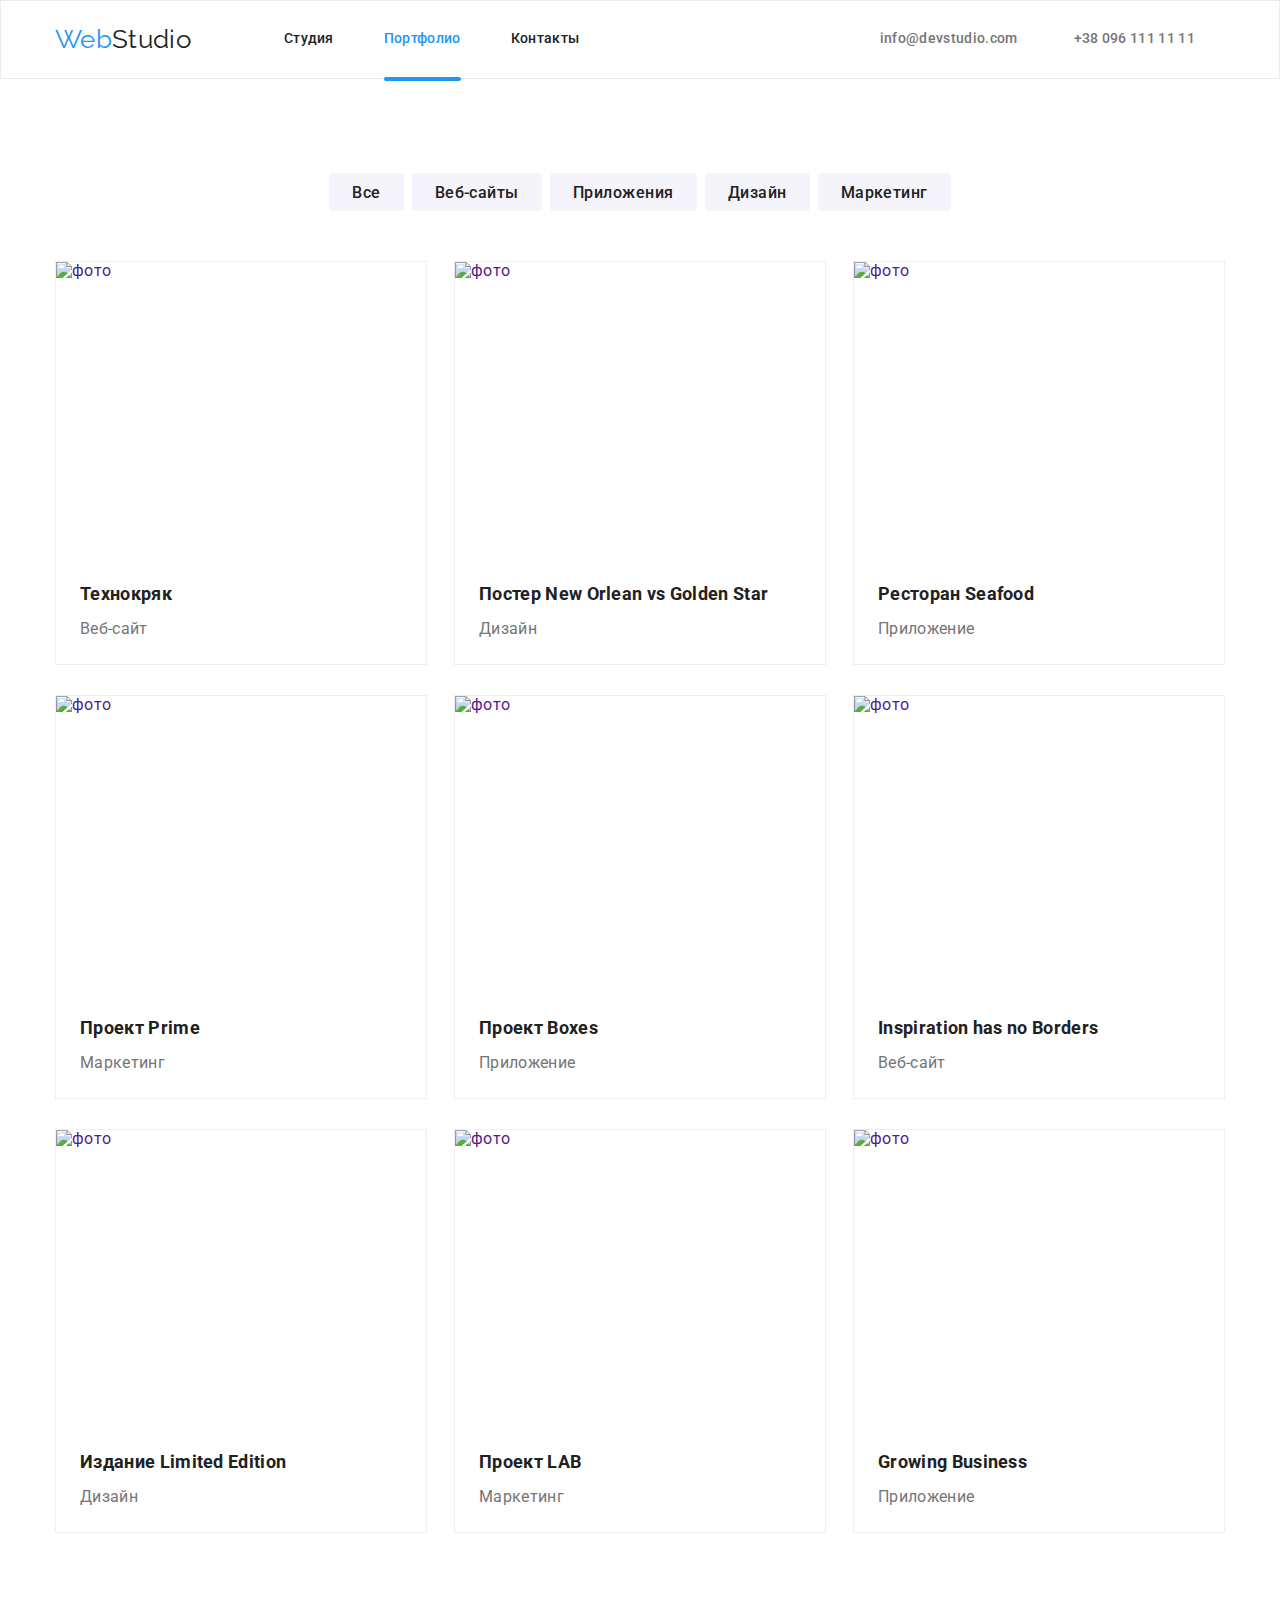
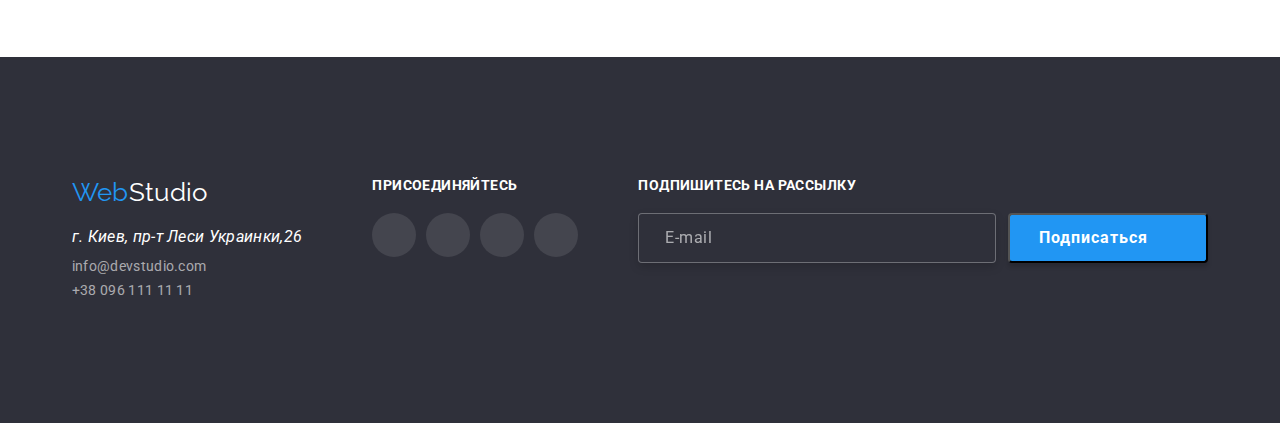
==== portfolio.html @ e6788ede "HW-7" ====
<!DOCTYPE html>
<html lang="ru">

<head>
    <meta charset="UTF-8">
    <meta name="viewport" content="width=device-width, initial-scale=1.0">
    <title>Document</title>
    <link href="https://fonts.googleapis.com/css2?family=Raleway:wght@700&family=Roboto:wght@400;500;700;900&display=swap"
        rel="stylesheet">
        <link rel="stylesheet" href="https://cdnjs.cloudflare.com/ajax/libs/modern-normalize/1.0.0/modern-normalize.min.css">
    <link rel="stylesheet" href="./css/portfolio.min.css">
    
</head>

<body class="">
    <header class="page-header">
        <div class="container main-nav">
            <nav class="main-nav">
                <a href="./index.html" class="logo" lang="en">
                    Web<span class="accent">Studio</span>
                </a>
                <ul class="site-nav list">
                    <li class="item"><a href="./index.html" class="link">Студия</a></li>
                    <li class="item"><a href="./portfolio.html" class="link current">Портфолио</a></li>
                    <li class="item"><a href="./contact.html" class="link">Контакты</a></li>
                </ul>
            </nav>
            <div class="second-nav">
                <ul class="site-nav list">
                    <li class="list-contacts">
                        <a class="link-address" href="mailto:info@devstudio.com">
                            <svg class="nav-decoration-list-svg">
                                <use href="./svg.img/sprite.svg#envelope"></use>
                            </svg>info@devstudio.com</a></li>
    
    
                    <li class="item">
                        <a href="tel:+380961111111" class="link-address"><svg class="nav-decoration-list-svg">
                                <use href="./svg.img/sprite.svg#smartphone"></use>
                            </svg>+38 096 111 11 11</a></li>
                </ul>
            </div>
        </div>
    </header>
    <main>  
        <!--портфолио навигация-->

    <section class="portfolio-gallery">
            <div class="container">
            <!--заголовок (портфолио) будет скрыт -->
            <h1 class="visually-hidden">портфолио</h1>
          <ul class="button-portfolio-list">
            <li class="item"><button type="submit" class="button-portfolio">Все</button></li>
            <li class="item"><button type="submit" class="button-portfolio">Веб-сайты</button></li>
            <li class="item"><button type="submit" class="button-portfolio">Приложения</button></li>
            <li class="item"><button type="submit" class="button-portfolio">Дизайн</button></li>
            <li class="item"><button type="submit" class="button-portfolio">Маркетинг</button></li>
          </ul>
            <ul class="portfolio-list">
                <a href="">
                <li class="portfolio-item">
                    <div class="portfolio-thumb">
                    <img src="./img.portfolio/portfolio1.png" alt="фото" width="370" height="294"/>
                  <p class="portfolio-overlay">
                    Технокряк это современная площадка распространения коронавируса. 
                    Компании используют эту платформу для цифрового
                    шпионажа и атак на защищённые сервера конкурентов.
                  </p>
                </div>
                    <div class="portfolio-box">
                    <h2 class="portfolio-title">Технокряк</h2>
                    <p class="portfolio-text">Веб-сайт</p>
                
                </li></a>
                
                <a href="">
                <li class="portfolio-item">
                     <img src="./img.portfolio/portfolio2.png" alt="фото" width="370" height="294"/>
                    <div class="portfolio-box">
                    <h2 class="portfolio-title">Постер New Orlean vs Golden Star</h2>
                    <p class="portfolio-text">Дизайн</p>
                    </div>
                </li>
                </a>
                <a href="">
                <li class="portfolio-item">
                    <img src="./img.portfolio/portfolio3.png" alt="фото" width="370" height="294"/>
                    <div class="portfolio-box">
                    <h2 class="portfolio-title">Ресторан Seafood</h2>
                    <p class="portfolio-text">Приложение</p>
                    </div>
                </li>
                </a>
                <a href="">
                <li class="portfolio-item">
                    <img src="./img.portfolio/portfolio4.png" alt="фото" width="370" height="294"/>
                    <div class="portfolio-box">
                    <h2 class="portfolio-title">Проект Prime</h2>
                    <p class="portfolio-text">Маркетинг</p>
                    </div>
                </li>
                </a>
                <a href="">
                <li class="portfolio-item">
                    <img src="./img.portfolio/portfolio5.png" alt="фото" width="370" height="294"/>
                    <div class="portfolio-box">
                    <h2 class="portfolio-title">Проект Boxes</h2>
                    <p class="portfolio-text">Приложение</p>
                    </div>
                </li>
                </a>
                <a href="">
                <li class="portfolio-item">
                    <img src="./img.portfolio/portfolio6.png" alt="фото" width="370" height="294"/>
                    <div class="portfolio-box">
                    <h2 class="portfolio-title" lang="EN">Inspiration has no Borders</h2>
                    <p class="portfolio-text">Веб-сайт</p>
                    </div>
                </li>
                </a>
                <a href="">
                <li class="portfolio-item">
                    <img src="./img.portfolio/portfolio7.png" alt="фото" width="370" height="294"/>
                    <div class="portfolio-box">
                    <h2 class="portfolio-title">Издание Limited Edition</h2>
                    <p class="portfolio-text">Дизайн</p>
                    </div>
                </li>
                </a>
                <a href="">
                <li class="portfolio-item">
                    <img src="./img.portfolio/portfolio8.png" alt="фото" width="370" height="294"/>
                    <div class="portfolio-box">
                    <h2 class="portfolio-title">Проект LAB</h2>
                    <p class="portfolio-text">Маркетинг</p>
                    </div>
                </li>
                </a>
                <a href="">
                <li class="portfolio-item">
                    <img src="./img.portfolio/portfolio9.png" alt="фото" width="370" height="294"/>
                    <div class="portfolio-box">
                    <h2 class="portfolio-title" lang="EN">Growing Business</h2>
                    <p class="portfolio-text list">Приложение</p>
                    </div>
                </li>
                </a>
            </ul>
            </div>
        </section>

    </main>
    <footer class="footer">
        <div class="box-container">
            <div class="container footer">
                <!--адрес-->
                <div class="container-footer">
                    <a href="./index.html" class="logo-footer" lang="en">
                        Web<span class="accent-footer">Studio</span>
                    </a>
                    <address class="footer-address">
                        <p class="city"> г. Киев, пр-т Леси Украинки,26 </p>
                        <a href="mailto:info@devstudio.com" class="citi-mail">info@devstudio.com</a>
                        <a href="tel:+380961111111" class="citi-tel">+38 096 111 11 11</a>
                    </address>
                </div>
                <div class="social-icon">
                    <h2 class="join">присоединяйтесь</h2>
                    <ul class="footer-social-list">
                        <li class="footer-social-list-item">
                            <a href="#" class="footer-social-list-link">
                                <svg class="footer-social-list-svg">
                                    <use href="./svg.img/sprite.svg#instagram"></use>
                                </svg>
                            </a>
                        </li>
                        <li class="footer-social-list-item">
                            <a href="#" class="footer-social-list-link">
                                <svg class="footer-social-list-svg">
                                    <use href="./svg.img/sprite.svg#twitter"></use>
                                </svg>
                            </a>
                        </li>
                        <li class="footer-social-list-item">
                            <a href="#" class="footer-social-list-link">
                                <svg class="footer-social-list-svg">
                                    <use href="./svg.img/sprite.svg#facebook"></use>
                                </svg>
                            </a>
                        </li>
                        <li class="footer-social-list-item">
                            <a href="#" class="footer-social-list-link">
                                <svg class="footer-social-list-svg">
                                    <use href="./svg.img/sprite.svg#linkedin"></use>
                                </svg>
                            </a>
                        </li>
                    </ul>
                </div>
    
    
                <form action="#" class="footer-form">
                    <b class="footer-form-title">Подпишитесь на рассылку</b>
                    <span class="footer-form-input">
    
                        <input E-mail class="footer-form-mail" type="mail" name="user-mail" placeholder="E-mail">
    
                        <button class="footer-form-button" type="submit">Подписаться</button>
                        <svg class="footer-form-svg">
                            <use href="./svg.img/sprite.svg#send"></use>
                        </svg>
                    </span>
                </form>
            </div>
        </div>
    </footer>
    </body>
    
    </html>
---- css/portfolio.min.css ----
*,*::before,*::after{box-sizing:border-box;margin:0px;padding:0px}body{font-family:Roboto, sans-serif;font-style:normal;letter-spacing:0.02em;font-style:400px;font-weight:400px}img{display:block}a{list-style:none;text-decoration:none;font-style:normal}ul{list-style:none}.section{padding-top:94px;padding-bottom:94px}.container{width:1200px;margin-right:215px;margin-left:215px;padding-left:15px;padding-right:15px;margin-right:auto;margin-left:auto}.visually-hidden{position:absolute !important;clip:rect(1px 1px 1px 1px);clip:rect(1px, 1px, 1px, 1px);padding:0 !important;border:0 !important;height:1px !important;width:1px !important;overflow:hidden}:root{--primary-text-color: #212121;--title-text-color: #757575;--logo-site-nav-color: #2196f3;--white-text-color: #ffffff}.list-contacts{display:flex;align-items:center;align-self:center}.list-contacts:hover,.list-contacts:focus{fill:var(--logo-site-nav-color)}.nav-decoration-list-svg{fill:#757575;margin-right:10px;width:16px;height:16px}.site-nav .list-contacts+.list-contacts{margin-left:50px}.link-address:hover .nav-decoration-list-svg,.nav-decoration-list-svg:focus{fill:var(--logo-site-nav-color)}.page-header{display:flex;justify-content:center;text-align:center;padding-top:23px;padding-bottom:23px;background-color:var(--white-text-color);border:1px solid #ececec}.logo{color:var(--logo-site-nav-color);font-family:Raleway;font-size:26px;line-height:1.19;text-decoration:none}.list{margin:0px;padding:0px}.accent{color:var(--primary-text-color);font-family:Raleway}.accent-footer{color:var(--white-text-color)}.site-nav{display:flex;margin-left:93px}.main-nav{display:flex;align-items:center}.site-nav .item+.item{margin-left:50px}.site-nav .link{display:flex;position:relative;color:var(--primary-text-color);font-weight:500;font-size:14px;line-height:1.14;font-style:400px;text-decoration:none;transition:all 250ms cubic-bezier(0.4, 0, 0.2, 1)}.site-nav .current::after{content:"";display:block;width:100%;height:4px;border-radius:2px;background-color:#2196f3;position:absolute;left:0;bottom:-210%;opacity:1;transition:all 250ms cubic-bezier(0.4, 0, 0.2, 1)}.site-nav .current::after{opacity:1;color:var(--logo-site-nav-color)}.second-nav{display:flex;margin-left:auto}.link-address{display:flex;align-items:center;margin-right:30px;font-weight:500;font-size:14px;line-height:1.14;color:var(--title-text-color);transition:all 250ms cubic-bezier(0.4, 0, 0.2, 1)}.link-address:hover,.link-address:focus{color:var(--logo-site-nav-color)}.site-nav .link:hover,.site-nav .link:focus{color:var(--logo-site-nav-color)}.site-nav .link.current{color:var(--logo-site-nav-color)}.footer-social-list-item{display:flex;justify-content:space-between;margin-right:10px}.box-container{display:flex}.footer .container{display:flex}.container-footer{display:flex;flex-direction:column}.social-icon{margin-left:70px;flex-wrap:wrap;box-sizing:border-box;justify-content:center;align-items:center;flex-direction:column}.join{margin-bottom:20px;display:flex;align-content:center;font-family:Roboto;font-style:normal;font-weight:bold;font-size:14px;line-height:1.142;letter-spacing:0.03em;text-transform:uppercase;color:#ffffff}.footer-social-list{display:flex;justify-content:space-between;margin-top:0px;margin-bottom:0px;padding-left:0px;list-style:none;content:"";align-items:center}.footer-social-list-svg{display:flex;justify-content:space-between;align-items:center;fill:#ffffff;width:20px;height:20px}.footer-social-list-link{display:flex;justify-content:center;align-items:center;width:44px;height:44px;border-radius:50%;background-color:rgba(255,255,255,0.1)}.footer-social-list-link:hover,.footer-social-list-link:focus{background-color:var(--logo-site-nav-color)}.footer-social-list-link:hover .social-list-svg,.footer-social-list-link:focus .social-list-svg{fill:#ffffff}.footer{display:flex;justify-content:center;background-color:#2f303a;padding-top:60px;padding-bottom:60px}.footer-address::after{display:flex;flex-direction:column;font-family:Roboto;font-style:normal}.logo-footer{display:flex;margin-bottom:20px;color:var(--logo-site-nav-color);font-family:Raleway;font-size:26px;line-height:1.19;text-decoration:none}.accent-footer{color:var(--white-text-color)}.city{margin-bottom:9px;color:var(--white-text-color)}.citi-mail{margin-bottom:9px;color:rgba(255,255,255,0.6);font-weight:normal;font-size:14px;line-height:1.7;font-family:Roboto, sans-serif}.citi-mail:hover,.citi-mail:focus{color:var(--logo-site-nav-color)}.citi-tel{display:flex;margin-top:0px;margin-bottom:0px;padding:0px;color:rgba(255,255,255,0.6);font-weight:normal;font-size:14px;line-height:1.7;font-family:Roboto}.citi-tel:hover,.citi-tel:focus{color:var(--logo-site-nav-color)}.footer-form{position:relative;display:flex;flex-direction:column;margin-left:50px;width:570px;height:86px}.footer-form-title{margin-bottom:20px;width:219px;height:16px;font-weight:bold;font-size:14px;line-height:1.142;letter-spacing:0.03em;text-transform:uppercase;color:#ffffff}.footer-form-mail{outline:none;width:358px;height:50px;color:rgba(255,255,255,0.6);border:1px solid rgba(255,255,255,0.3);box-sizing:border-box;filter:drop-shadow(0px 4px 4px rgba(0,0,0,0.15));border-radius:4px;background:#2f303a;margin-right:12px;padding-left:20px}.footer-form-svg{position:absolute;left:92%;bottom:15%;height:24px;width:24px;fill:#ffffff;border-radius:0px}.footer-form-button{position:relative;text-align:start;font-weight:bold;font-size:16px;line-height:1.875;padding-left:29px;letter-spacing:0.06em;color:#ffffff;width:200px;height:50px;background:#2196f3;box-shadow:0px 4px 4px rgba(0,0,0,0.15);border-radius:4px}.footer-form-input{display:flex;flex-direction:row}.footer-form-mail::placeholder{width:47px;height:20px;padding-left:6px;font-size:16px;line-height:1.25;letter-spacing:0.03em;color:rgba(255,255,255,0.6)}.portfolio-thumb{position:relative;width:370px;height:294px}.portfolio-overlay{padding:63px 24px;position:absolute;width:100%;height:100%;top:0;left:0;font-size:18px;line-height:1.555;opacity:0;letter-spacing:0.03em;background-color:rgba(33,150,243,0.9);color:#ffffff;transform:translateY(150px);transition:all 250ms cubic-bezier(0.4, 0, 0.2, 1)}.portfolio-item:hover .portfolio-overlay{transform:translateY(0%);opacity:1}.portfolio-item{border:1px solid #eeeeee}.portfolio-item:hover,.portfolio-item:focus{box-shadow:0px 1px 1px rgba(0,0,0,0.12),0px 4px 4px rgba(0,0,0,0.06),1px 4px 6px rgba(0,0,0,0.16)}.portfolio-gallery{display:flex;text-decoration:none;padding-top:94px;padding-bottom:94px}.portfolio-box{padding:20px 24px}.button-portfolio-list{display:flex;justify-content:center;padding-left:0px;margin-top:0px;margin-bottom:50px}.button-portfolio{border:1px solid transparent;min-width:73px;height:38px;padding:6px 22px;border-radius:4px;font-family:Roboto;font-weight:500;font-size:16px;line-height:1.63;color:var(--primary-text-color);background-color:#f5f4fa;text-align:center;letter-spacing:0.03em;cursor:pointer;transition:all 250ms cubic-bezier(0.4, 0, 0.2, 1)}.portfolio-list .portfolio-item{margin-bottom:30px}.portfolio-list.portfolio-item:nth-last-child(3){margin:0px}.button-portfolio-list .item+.item{margin-left:8px}.button-portfolio-list :hover,.button-portfolio-list :focus{color:var(--white-text-color);background-color:var(--logo-site-nav-color);border-radius:4px;box-shadow:0px 3px 1px rgba(0,0,0,0.1),0px 1px 2px rgba(0,0,0,0.08),0px 2px 2px rgba(0,0,0,0.12)}.portfolio-list{display:flex;flex-wrap:wrap;justify-content:space-between;margin:0px;padding-left:0px}.portfolio-title{margin-top:0px;margin-bottom:2px;color:var(--primary-text-color);font-weight:bold;font-size:18px;line-height:2}.portfolio-text{margin:0px;font-weight:normal;font-size:16px;line-height:1.875;color:var(--title-text-color)}
/*# sourceMappingURL=portfolio.min.css.map */
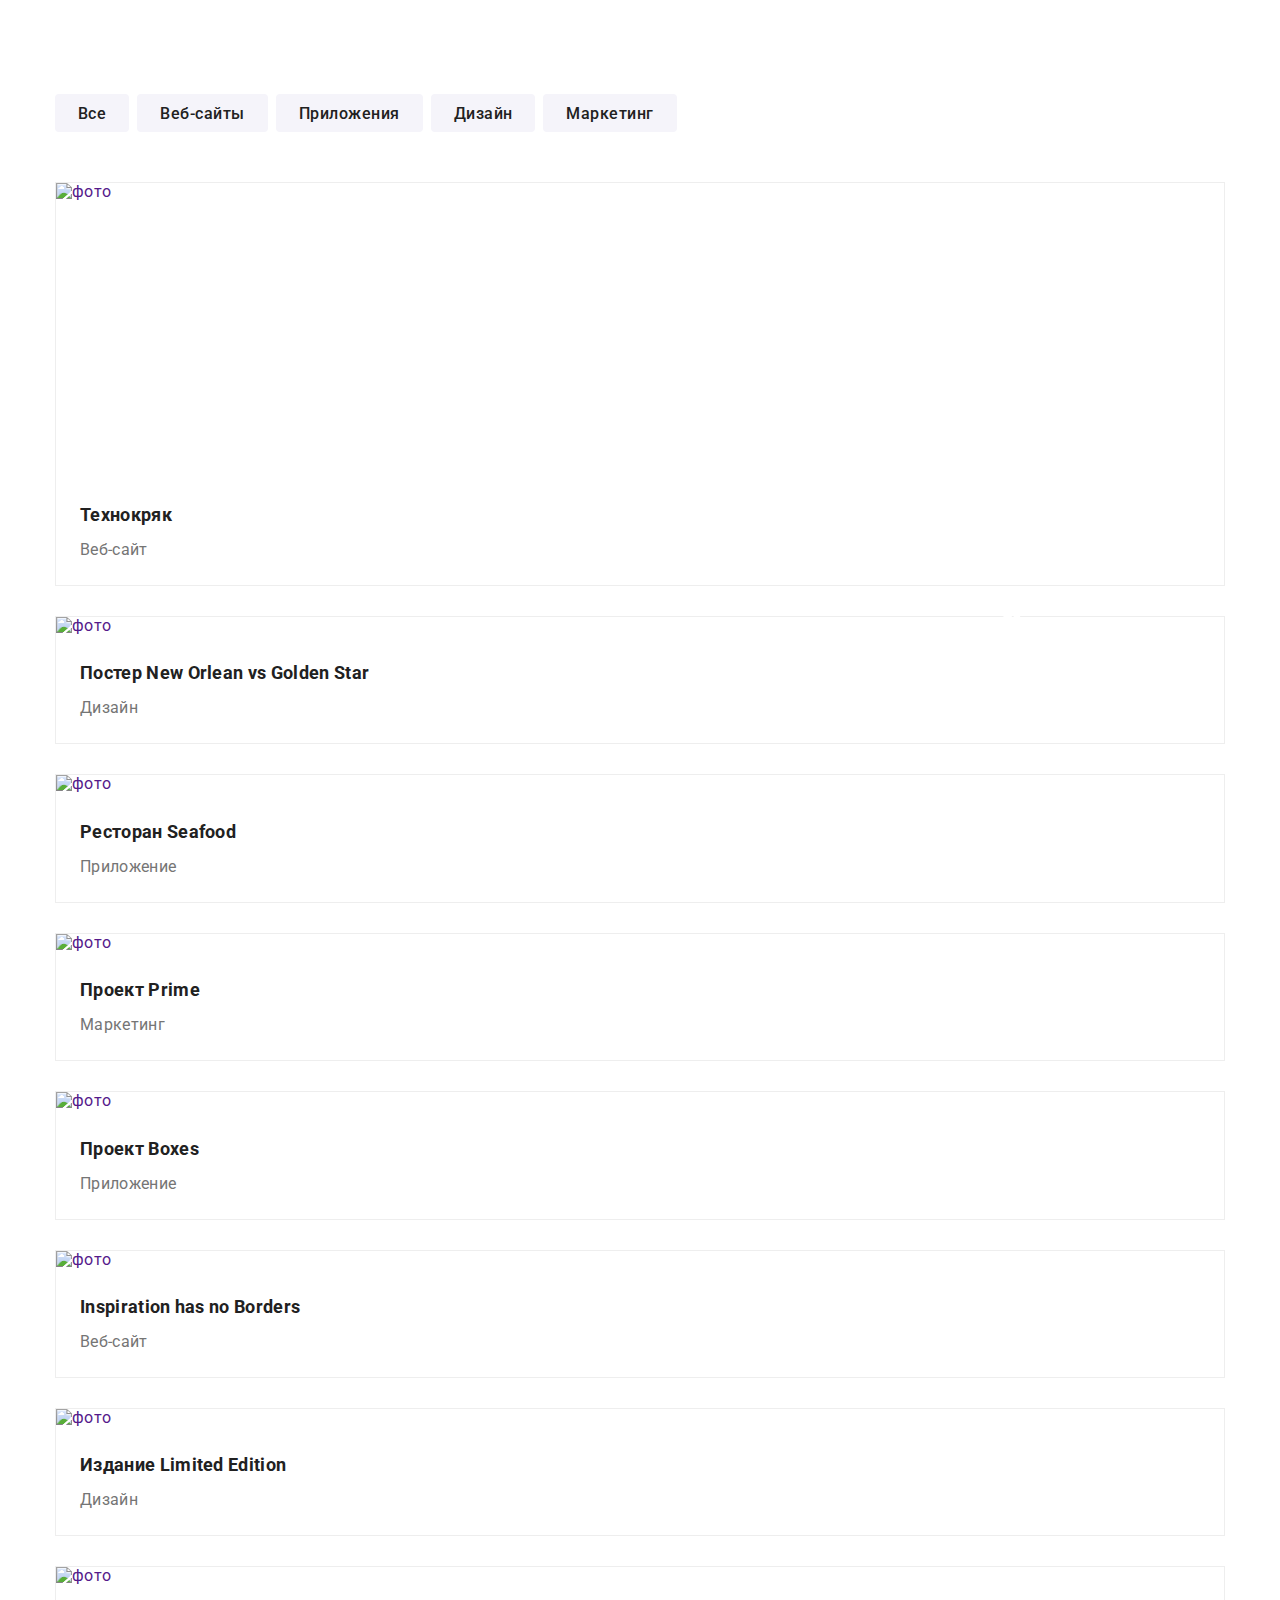
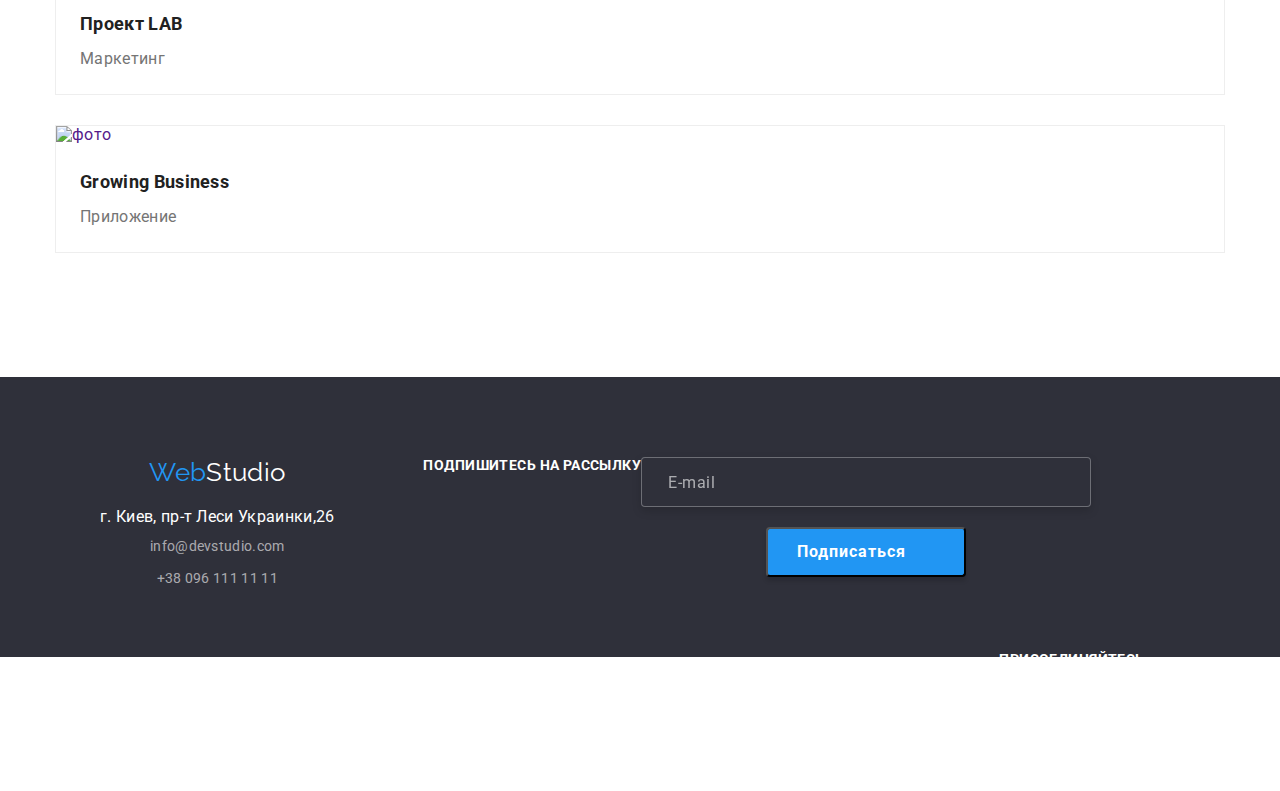
==== commit bc84cb2e: "hw-8" ====
--- a/portfolio.html
+++ b/portfolio.html
@@ -13,7 +13,7 @@
 </head>
 
 <body class="">
-    <header class="page-header">
+    <!-- <header class="page-header">
         <div class="container main-nav">
             <nav class="main-nav">
                 <a href="./index.html" class="logo" lang="en">
@@ -41,7 +41,7 @@
                 </ul>
             </div>
         </div>
-    </header>
+    </header> -->
     <main>  
         <!--портфолио навигация-->
 
@@ -60,7 +60,7 @@
                 <a href="">
                 <li class="portfolio-item">
                     <div class="portfolio-thumb">
-                    <img src="./img.portfolio/portfolio1.png" alt="фото" width="370" height="294"/>
+                    <img src="./img.portfolio/portfolio1.png" alt="фото" width="100%"/>
                   <p class="portfolio-overlay">
                     Технокряк это современная площадка распространения коронавируса. 
                     Компании используют эту платформу для цифрового
@@ -75,7 +75,7 @@
                 
                 <a href="">
                 <li class="portfolio-item">
-                     <img src="./img.portfolio/portfolio2.png" alt="фото" width="370" height="294"/>
+                     <img src="./img.portfolio/portfolio2.png" alt="фото" width="100%" />
                     <div class="portfolio-box">
                     <h2 class="portfolio-title">Постер New Orlean vs Golden Star</h2>
                     <p class="portfolio-text">Дизайн</p>
@@ -84,7 +84,7 @@
                 </a>
                 <a href="">
                 <li class="portfolio-item">
-                    <img src="./img.portfolio/portfolio3.png" alt="фото" width="370" height="294"/>
+                    <img src="./img.portfolio/portfolio3.png" alt="фото" width="100%"/>
                     <div class="portfolio-box">
                     <h2 class="portfolio-title">Ресторан Seafood</h2>
                     <p class="portfolio-text">Приложение</p>
@@ -93,7 +93,7 @@
                 </a>
                 <a href="">
                 <li class="portfolio-item">
-                    <img src="./img.portfolio/portfolio4.png" alt="фото" width="370" height="294"/>
+                    <img src="./img.portfolio/portfolio4.png" alt="фото" width="100%" />
                     <div class="portfolio-box">
                     <h2 class="portfolio-title">Проект Prime</h2>
                     <p class="portfolio-text">Маркетинг</p>
@@ -102,7 +102,7 @@
                 </a>
                 <a href="">
                 <li class="portfolio-item">
-                    <img src="./img.portfolio/portfolio5.png" alt="фото" width="370" height="294"/>
+                    <img src="./img.portfolio/portfolio5.png" alt="фото" width="100%" />
                     <div class="portfolio-box">
                     <h2 class="portfolio-title">Проект Boxes</h2>
                     <p class="portfolio-text">Приложение</p>
@@ -111,7 +111,7 @@
                 </a>
                 <a href="">
                 <li class="portfolio-item">
-                    <img src="./img.portfolio/portfolio6.png" alt="фото" width="370" height="294"/>
+                    <img src="./img.portfolio/portfolio6.png" alt="фото" width="100%"/>
                     <div class="portfolio-box">
                     <h2 class="portfolio-title" lang="EN">Inspiration has no Borders</h2>
                     <p class="portfolio-text">Веб-сайт</p>
@@ -120,7 +120,7 @@
                 </a>
                 <a href="">
                 <li class="portfolio-item">
-                    <img src="./img.portfolio/portfolio7.png" alt="фото" width="370" height="294"/>
+                    <img src="./img.portfolio/portfolio7.png" alt="фото" width="100%"/>
                     <div class="portfolio-box">
                     <h2 class="portfolio-title">Издание Limited Edition</h2>
                     <p class="portfolio-text">Дизайн</p>
@@ -129,7 +129,7 @@
                 </a>
                 <a href="">
                 <li class="portfolio-item">
-                    <img src="./img.portfolio/portfolio8.png" alt="фото" width="370" height="294"/>
+                    <img src="./img.portfolio/portfolio8.png" alt="фото"width="100%" />
                     <div class="portfolio-box">
                     <h2 class="portfolio-title">Проект LAB</h2>
                     <p class="portfolio-text">Маркетинг</p>
@@ -138,7 +138,7 @@
                 </a>
                 <a href="">
                 <li class="portfolio-item">
-                    <img src="./img.portfolio/portfolio9.png" alt="фото" width="370" height="294"/>
+                    <img src="./img.portfolio/portfolio9.png" alt="фото" width="100%" />
                     <div class="portfolio-box">
                     <h2 class="portfolio-title" lang="EN">Growing Business</h2>
                     <p class="portfolio-text list">Приложение</p>
--- a/css/portfolio.min.css
+++ b/css/portfolio.min.css
@@ -1,2 +1,2 @@
-*,*::before,*::after{box-sizing:border-box;margin:0px;padding:0px}body{font-family:Roboto, sans-serif;font-style:normal;letter-spacing:0.02em;font-style:400px;font-weight:400px}img{display:block}a{list-style:none;text-decoration:none;font-style:normal}ul{list-style:none}.section{padding-top:94px;padding-bottom:94px}.container{width:1200px;margin-right:215px;margin-left:215px;padding-left:15px;padding-right:15px;margin-right:auto;margin-left:auto}.visually-hidden{position:absolute !important;clip:rect(1px 1px 1px 1px);clip:rect(1px, 1px, 1px, 1px);padding:0 !important;border:0 !important;height:1px !important;width:1px !important;overflow:hidden}:root{--primary-text-color: #212121;--title-text-color: #757575;--logo-site-nav-color: #2196f3;--white-text-color: #ffffff}.list-contacts{display:flex;align-items:center;align-self:center}.list-contacts:hover,.list-contacts:focus{fill:var(--logo-site-nav-color)}.nav-decoration-list-svg{fill:#757575;margin-right:10px;width:16px;height:16px}.site-nav .list-contacts+.list-contacts{margin-left:50px}.link-address:hover .nav-decoration-list-svg,.nav-decoration-list-svg:focus{fill:var(--logo-site-nav-color)}.page-header{display:flex;justify-content:center;text-align:center;padding-top:23px;padding-bottom:23px;background-color:var(--white-text-color);border:1px solid #ececec}.logo{color:var(--logo-site-nav-color);font-family:Raleway;font-size:26px;line-height:1.19;text-decoration:none}.list{margin:0px;padding:0px}.accent{color:var(--primary-text-color);font-family:Raleway}.accent-footer{color:var(--white-text-color)}.site-nav{display:flex;margin-left:93px}.main-nav{display:flex;align-items:center}.site-nav .item+.item{margin-left:50px}.site-nav .link{display:flex;position:relative;color:var(--primary-text-color);font-weight:500;font-size:14px;line-height:1.14;font-style:400px;text-decoration:none;transition:all 250ms cubic-bezier(0.4, 0, 0.2, 1)}.site-nav .current::after{content:"";display:block;width:100%;height:4px;border-radius:2px;background-color:#2196f3;position:absolute;left:0;bottom:-210%;opacity:1;transition:all 250ms cubic-bezier(0.4, 0, 0.2, 1)}.site-nav .current::after{opacity:1;color:var(--logo-site-nav-color)}.second-nav{display:flex;margin-left:auto}.link-address{display:flex;align-items:center;margin-right:30px;font-weight:500;font-size:14px;line-height:1.14;color:var(--title-text-color);transition:all 250ms cubic-bezier(0.4, 0, 0.2, 1)}.link-address:hover,.link-address:focus{color:var(--logo-site-nav-color)}.site-nav .link:hover,.site-nav .link:focus{color:var(--logo-site-nav-color)}.site-nav .link.current{color:var(--logo-site-nav-color)}.footer-social-list-item{display:flex;justify-content:space-between;margin-right:10px}.box-container{display:flex}.footer .container{display:flex}.container-footer{display:flex;flex-direction:column}.social-icon{margin-left:70px;flex-wrap:wrap;box-sizing:border-box;justify-content:center;align-items:center;flex-direction:column}.join{margin-bottom:20px;display:flex;align-content:center;font-family:Roboto;font-style:normal;font-weight:bold;font-size:14px;line-height:1.142;letter-spacing:0.03em;text-transform:uppercase;color:#ffffff}.footer-social-list{display:flex;justify-content:space-between;margin-top:0px;margin-bottom:0px;padding-left:0px;list-style:none;content:"";align-items:center}.footer-social-list-svg{display:flex;justify-content:space-between;align-items:center;fill:#ffffff;width:20px;height:20px}.footer-social-list-link{display:flex;justify-content:center;align-items:center;width:44px;height:44px;border-radius:50%;background-color:rgba(255,255,255,0.1)}.footer-social-list-link:hover,.footer-social-list-link:focus{background-color:var(--logo-site-nav-color)}.footer-social-list-link:hover .social-list-svg,.footer-social-list-link:focus .social-list-svg{fill:#ffffff}.footer{display:flex;justify-content:center;background-color:#2f303a;padding-top:60px;padding-bottom:60px}.footer-address::after{display:flex;flex-direction:column;font-family:Roboto;font-style:normal}.logo-footer{display:flex;margin-bottom:20px;color:var(--logo-site-nav-color);font-family:Raleway;font-size:26px;line-height:1.19;text-decoration:none}.accent-footer{color:var(--white-text-color)}.city{margin-bottom:9px;color:var(--white-text-color)}.citi-mail{margin-bottom:9px;color:rgba(255,255,255,0.6);font-weight:normal;font-size:14px;line-height:1.7;font-family:Roboto, sans-serif}.citi-mail:hover,.citi-mail:focus{color:var(--logo-site-nav-color)}.citi-tel{display:flex;margin-top:0px;margin-bottom:0px;padding:0px;color:rgba(255,255,255,0.6);font-weight:normal;font-size:14px;line-height:1.7;font-family:Roboto}.citi-tel:hover,.citi-tel:focus{color:var(--logo-site-nav-color)}.footer-form{position:relative;display:flex;flex-direction:column;margin-left:50px;width:570px;height:86px}.footer-form-title{margin-bottom:20px;width:219px;height:16px;font-weight:bold;font-size:14px;line-height:1.142;letter-spacing:0.03em;text-transform:uppercase;color:#ffffff}.footer-form-mail{outline:none;width:358px;height:50px;color:rgba(255,255,255,0.6);border:1px solid rgba(255,255,255,0.3);box-sizing:border-box;filter:drop-shadow(0px 4px 4px rgba(0,0,0,0.15));border-radius:4px;background:#2f303a;margin-right:12px;padding-left:20px}.footer-form-svg{position:absolute;left:92%;bottom:15%;height:24px;width:24px;fill:#ffffff;border-radius:0px}.footer-form-button{position:relative;text-align:start;font-weight:bold;font-size:16px;line-height:1.875;padding-left:29px;letter-spacing:0.06em;color:#ffffff;width:200px;height:50px;background:#2196f3;box-shadow:0px 4px 4px rgba(0,0,0,0.15);border-radius:4px}.footer-form-input{display:flex;flex-direction:row}.footer-form-mail::placeholder{width:47px;height:20px;padding-left:6px;font-size:16px;line-height:1.25;letter-spacing:0.03em;color:rgba(255,255,255,0.6)}.portfolio-thumb{position:relative;width:370px;height:294px}.portfolio-overlay{padding:63px 24px;position:absolute;width:100%;height:100%;top:0;left:0;font-size:18px;line-height:1.555;opacity:0;letter-spacing:0.03em;background-color:rgba(33,150,243,0.9);color:#ffffff;transform:translateY(150px);transition:all 250ms cubic-bezier(0.4, 0, 0.2, 1)}.portfolio-item:hover .portfolio-overlay{transform:translateY(0%);opacity:1}.portfolio-item{border:1px solid #eeeeee}.portfolio-item:hover,.portfolio-item:focus{box-shadow:0px 1px 1px rgba(0,0,0,0.12),0px 4px 4px rgba(0,0,0,0.06),1px 4px 6px rgba(0,0,0,0.16)}.portfolio-gallery{display:flex;text-decoration:none;padding-top:94px;padding-bottom:94px}.portfolio-box{padding:20px 24px}.button-portfolio-list{display:flex;justify-content:center;padding-left:0px;margin-top:0px;margin-bottom:50px}.button-portfolio{border:1px solid transparent;min-width:73px;height:38px;padding:6px 22px;border-radius:4px;font-family:Roboto;font-weight:500;font-size:16px;line-height:1.63;color:var(--primary-text-color);background-color:#f5f4fa;text-align:center;letter-spacing:0.03em;cursor:pointer;transition:all 250ms cubic-bezier(0.4, 0, 0.2, 1)}.portfolio-list .portfolio-item{margin-bottom:30px}.portfolio-list.portfolio-item:nth-last-child(3){margin:0px}.button-portfolio-list .item+.item{margin-left:8px}.button-portfolio-list :hover,.button-portfolio-list :focus{color:var(--white-text-color);background-color:var(--logo-site-nav-color);border-radius:4px;box-shadow:0px 3px 1px rgba(0,0,0,0.1),0px 1px 2px rgba(0,0,0,0.08),0px 2px 2px rgba(0,0,0,0.12)}.portfolio-list{display:flex;flex-wrap:wrap;justify-content:space-between;margin:0px;padding-left:0px}.portfolio-title{margin-top:0px;margin-bottom:2px;color:var(--primary-text-color);font-weight:bold;font-size:18px;line-height:2}.portfolio-text{margin:0px;font-weight:normal;font-size:16px;line-height:1.875;color:var(--title-text-color)}
+*,*::before,*::after{box-sizing:border-box;margin:0px;padding:0px}body{font-family:Roboto, sans-serif;font-style:normal;letter-spacing:0.02em;font-style:400px;font-weight:400px}img{display:block}a{list-style:none;text-decoration:none;font-style:normal}ul{list-style:none}.section{padding-top:94px;padding-bottom:94px}.container{width:100%;padding-left:15px;padding-right:15px}@media screen and (min-width: 480px){.container{max-width:480px;margin:0px auto}}@media screen and (min-width: 768px){.container{max-width:768px;margin:0 auto}}@media screen and (min-width: 1200px){.container{max-width:1200px;margin:0 auto}}.visually-hidden{position:absolute !important;clip:rect(1px 1px 1px 1px);clip:rect(1px, 1px, 1px, 1px);padding:0 !important;border:0 !important;height:1px !important;width:1px !important;overflow:hidden}:root{--primary-text-color: #212121;--title-text-color: #757575;--logo-site-nav-color: #2196f3;--white-text-color: #ffffff}.button-header{display:inline-flex;border:none;background-color:transparent}.button-header .icon-cross{display:none}.button-header.is-open .icon-cross{display:block}.button-header.is-open .icon-menu{display:none}.menu-nav-container{display:none;position:absolute;width:100%;min-height:400px;left:0px;top:100%;background:#ffffff}.menu-nav-container.is-open{display:block}.list-contacts{display:flex;align-items:center;align-self:center;transition:all 250ms cubic-bezier(0.4, 0, 0.2, 1)}.list-contacts:hover,.list-contacts:focus{fill:var(--logo-site-nav-color)}.nav-decoration-list-svg{fill:#757575;margin-right:10px;width:16px;height:16px}.site-nav .list-contacts+.list-contacts{margin-left:50px}.link-address:hover .nav-decoration-list-svg,.nav-decoration-list-svg:focus{fill:var(--logo-site-nav-color)}.page-header{position:relative;display:flex;justify-content:center;text-align:end;padding-top:23px;padding-bottom:23px;background-color:var(--white-text-color);border:1px solid #ececec}.logo{margin-left:15px;color:var(--logo-site-nav-color);font-family:Raleway;font-size:26px;line-height:1.19;text-decoration:none}.list{margin:0px;padding:0px}.accent{color:var(--primary-text-color);font-family:Raleway}.accent-footer{color:var(--white-text-color)}.site-nav{display:none;margin-left:93px}.main-nav{display:none;align-items:center}.site-nav .item+.item{margin-left:50px}.site-nav .link{display:flex;position:relative;color:var(--primary-text-color);font-weight:500;font-size:14px;line-height:1.14;font-style:400px;text-decoration:none;transition:all 250ms cubic-bezier(0.4, 0, 0.2, 1)}.site-nav .current::after{content:"";display:block;width:100%;height:4px;border-radius:2px;background-color:#2196f3;position:absolute;left:0;bottom:-210%;opacity:1;transition:all 250ms cubic-bezier(0.4, 0, 0.2, 1)}.site-nav .current::after{opacity:1;color:var(--logo-site-nav-color)}.second-nav{display:none;display:none;display:flex;margin-left:auto}.link-address{display:flex;align-items:center;margin-right:30px;font-weight:500;font-size:14px;line-height:1.14;color:var(--title-text-color);transition:all 250ms cubic-bezier(0.4, 0, 0.2, 1)}.link-address:hover,.link-address:focus{color:var(--logo-site-nav-color)}.site-nav .link:hover,.site-nav .link:focus{color:var(--logo-site-nav-color)}.site-nav .link.current{color:var(--logo-site-nav-color)}.site-nav .list{display:none}.footer-social-list-item{display:flex;justify-content:center;flex-direction:column;margin-right:10px}.social-icon{flex-wrap:wrap;box-sizing:border-box;justify-content:center;align-items:center}.join{margin-bottom:20px;display:flex;justify-content:center;align-content:center;font-weight:bold;font-size:14px;line-height:1.142;letter-spacing:0.03em;text-transform:uppercase;color:#ffffff}.footer-social-list{display:flex;justify-content:center;margin-top:0px;margin-bottom:60px;padding-left:0px;list-style:none;content:"";align-items:center}.footer-social-list-svg{display:flex;align-items:center;fill:#ffffff;width:20px;height:20px}.footer-social-list-link{display:flex;justify-content:center;align-items:center;width:44px;height:44px;border-radius:50%;background-color:rgba(255,255,255,0.1);transition:all 250ms cubic-bezier(0.4, 0, 0.2, 1)}.footer-social-list-link:hover,.footer-social-list-link:focus{background-color:var(--logo-site-nav-color)}.footer-social-list-link:hover .social-list-svg,.footer-social-list-link:focus .social-list-svg{fill:#ffffff}.mein-footer{display:flex;justify-content:center}.footer{background-color:#2f303a;padding-top:40px;padding-bottom:40px}.footer-address::after{display:flex;flex-direction:column;font-style:normal}.logo-footer{display:flex;justify-content:center;margin-bottom:20px;color:var(--logo-site-nav-color);font-family:Raleway;font-size:26px;line-height:1.19;text-decoration:none}.accent-footer{justify-content:center;color:var(--white-text-color)}.city{display:flex;justify-content:center;list-style:none;text-decoration:none;font-style:normal;margin-bottom:9px;color:var(--white-text-color)}.citi-mail{display:flex;justify-content:center;list-style:none;text-decoration:none;font-style:normal;margin-bottom:8px;color:rgba(255,255,255,0.6);font-weight:normal;font-size:14px;line-height:1.7;font-family:Roboto, sans-serif;transition:all 250ms cubic-bezier(0.4, 0, 0.2, 1)}.citi-mail:hover,.citi-mail:focus{color:var(--logo-site-nav-color)}.citi-tel{list-style:none;text-decoration:none;font-style:normal;display:flex;justify-content:center;margin-top:0px;margin-bottom:60px;padding:0px;color:rgba(255,255,255,0.6);font-weight:normal;font-size:14px;line-height:1.7;font-family:Roboto;transition:all 250ms cubic-bezier(0.4, 0, 0.2, 1)}.citi-tel:hover,.citi-tel:focus{color:var(--logo-site-nav-color)}.footer-form{display:flex;justify-content:center;flex-direction:column}.footer-form-title{display:flex;justify-content:center;margin-bottom:20px;font-weight:bold;font-size:14px;line-height:1.142;letter-spacing:0.03em;text-transform:uppercase;color:#ffffff}.footer-form-mail{display:flex;justify-content:center;outline:none;height:50px;color:rgba(255,255,255,0.6);border:1px solid rgba(255,255,255,0.3);box-sizing:border-box;filter:drop-shadow(0px 4px 4px rgba(0,0,0,0.15));border-radius:4px;background:#2f303a;margin-bottom:20px;padding-left:20px}.footer-form-svg{position:absolute;left:78%;bottom:30%;height:24px;width:24px;fill:#ffffff;border-radius:0px}.footer-form-button{margin:0 auto;position:relative;text-align:start;font-weight:bold;font-size:16px;line-height:1.875;padding-left:29px;letter-spacing:0.06em;color:#ffffff;width:200px;height:50px;background:#2196f3;box-shadow:0px 4px 4px rgba(0,0,0,0.15);border-radius:4px}.footer-form-input{display:flex;justify-content:center;flex-direction:column}.footer-form-mail::placeholder{width:47px;height:20px;padding-left:6px;font-size:16px;line-height:1.25;letter-spacing:0.03em;color:rgba(255,255,255,0.6)}@media screen and (min-width: 768px){.footer{padding:40px 50px}.container-footer{float:left}.social-icon{float:right}.footer-subscribe{clear:both}.footer-form-mail{margin:0 auto 20px;width:450px}}@media screen and (min-width: 1200px){.footer{padding-top:40px;padding-bottom:40px}.container-footer,.social-icon,.footer-subscribe{clear:both;display:flex;flex-direction:column}.footer-form-mail{margin:0 auto 20px;width:450px}.container .footer{flex-direction:row;display:flex}.footer-form{display:flex;flex-direction:row}}.portfolio-thumb{position:relative;width:100%;height:294px}.portfolio-overlay{padding:63px 24px;position:absolute;width:100%;height:100%;top:0;left:0;font-size:18px;line-height:1.555;opacity:0;letter-spacing:0.03em;background-color:rgba(33,150,243,0.9);color:#ffffff;transform:translateY(150px);transition:all 250ms cubic-bezier(0.4, 0, 0.2, 1)}.portfolio-item:hover .portfolio-overlay{transform:translateY(0%);opacity:1}.portfolio-item{border:1px solid #eeeeee}.portfolio-item:hover,.portfolio-item:focus{box-shadow:0px 1px 1px rgba(0,0,0,0.12),0px 4px 4px rgba(0,0,0,0.06),1px 4px 6px rgba(0,0,0,0.16)}.portfolio-gallery{display:flex;text-decoration:none;padding-top:94px;padding-bottom:94px}.portfolio-box{padding:20px 24px}.button-portfolio{border:1px solid transparent;min-width:73px;height:38px;padding:6px 22px;border-radius:4px;font-family:Roboto;font-weight:500;font-size:16px;line-height:1.63;color:var(--primary-text-color);background-color:#f5f4fa;text-align:center;letter-spacing:0.03em;cursor:pointer;transition:all 250ms cubic-bezier(0.4, 0, 0.2, 1);margin-right:8px}.button-portfolio-list{display:flex;flex-wrap:wrap;justify-content:start;padding-left:0px;margin-top:0px;margin-bottom:50px}.button-portfolio-list :hover,.button-portfolio-list :focus{color:var(--white-text-color);background-color:var(--logo-site-nav-color);border-radius:4px;box-shadow:0px 3px 1px rgba(0,0,0,0.1),0px 1px 2px rgba(0,0,0,0.08),0px 2px 2px rgba(0,0,0,0.12)}.portfolio-list .portfolio-item{margin-bottom:30px}.portfolio-list.portfolio-item:nth-last-child(3){margin:0px}.button-portfolio-list .portfolio-list{display:flex;flex-wrap:wrap;justify-content:space-between;margin:0px;padding-left:0px}.portfolio-title{margin-top:0px;margin-bottom:2px;color:var(--primary-text-color);font-weight:bold;font-size:18px;line-height:2}.portfolio-text{margin:0px;font-weight:normal;font-size:16px;line-height:1.875;color:var(--title-text-color)}
 /*# sourceMappingURL=portfolio.min.css.map */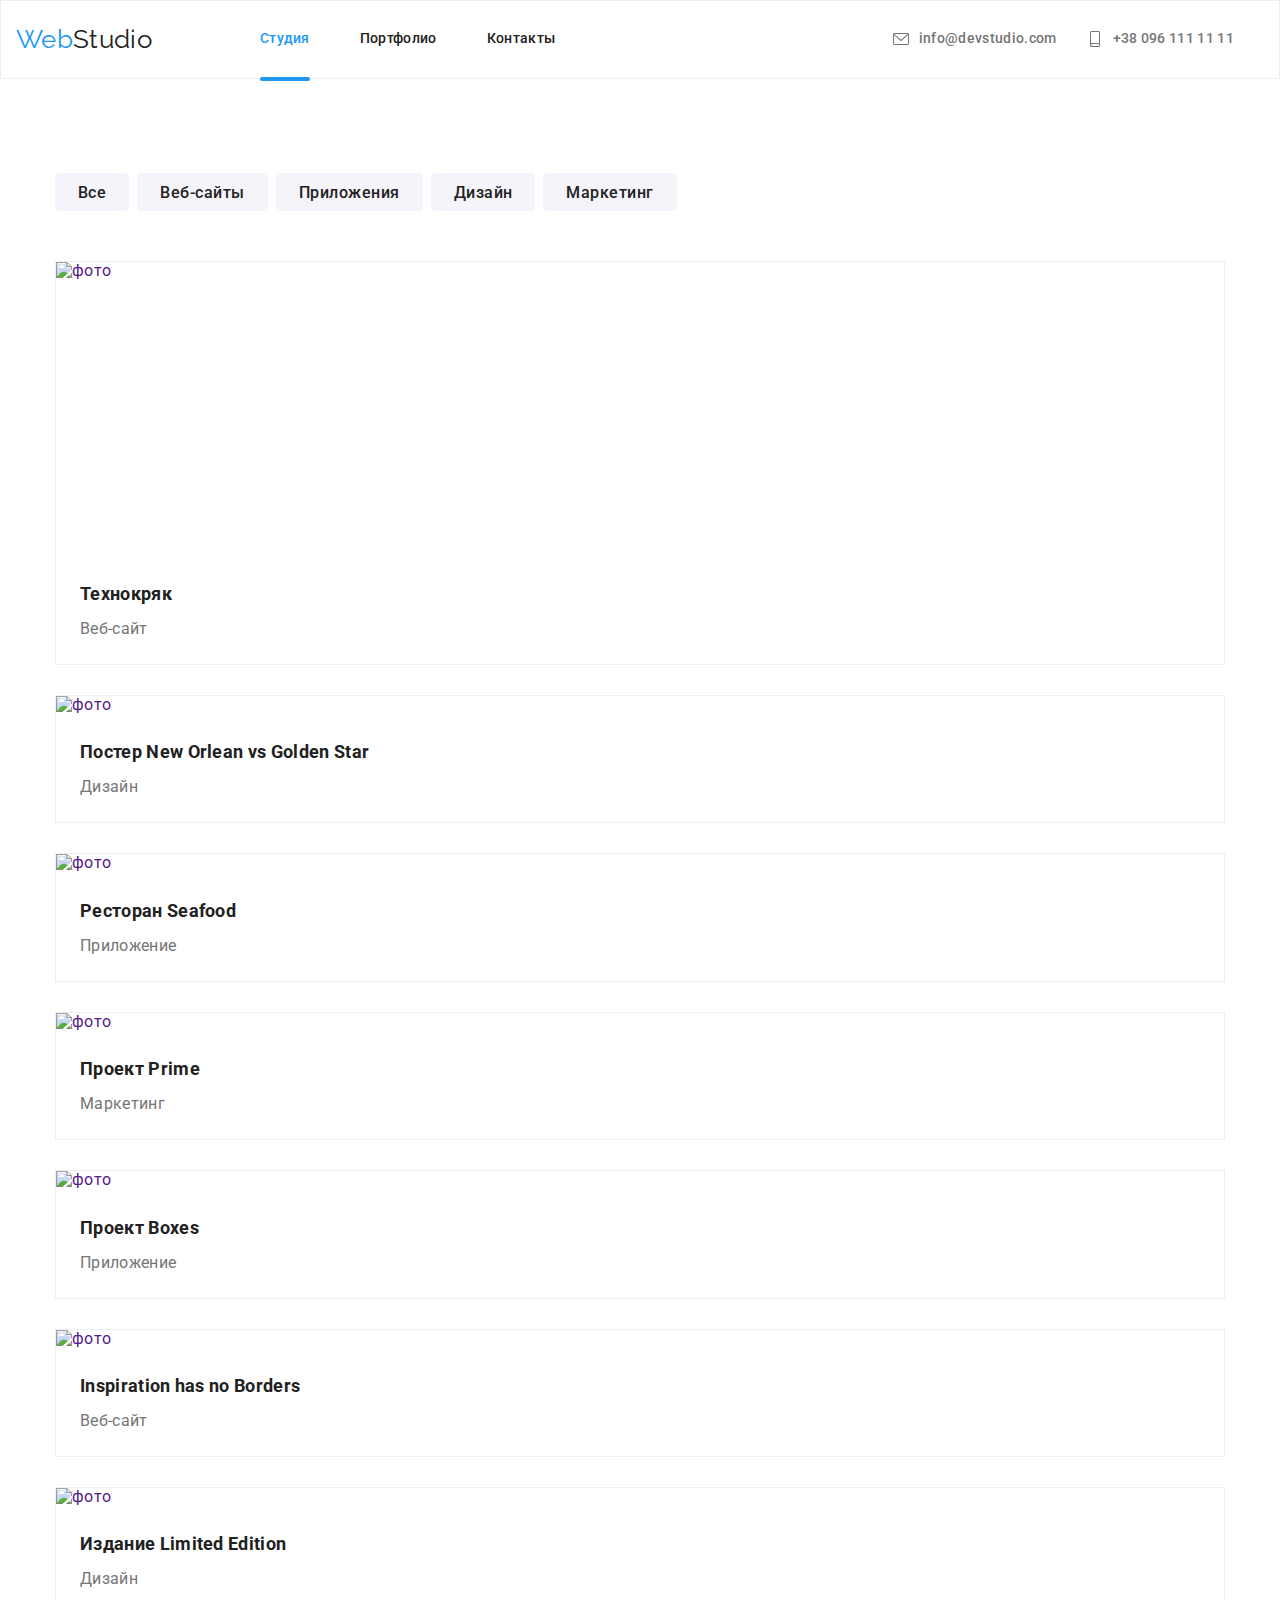
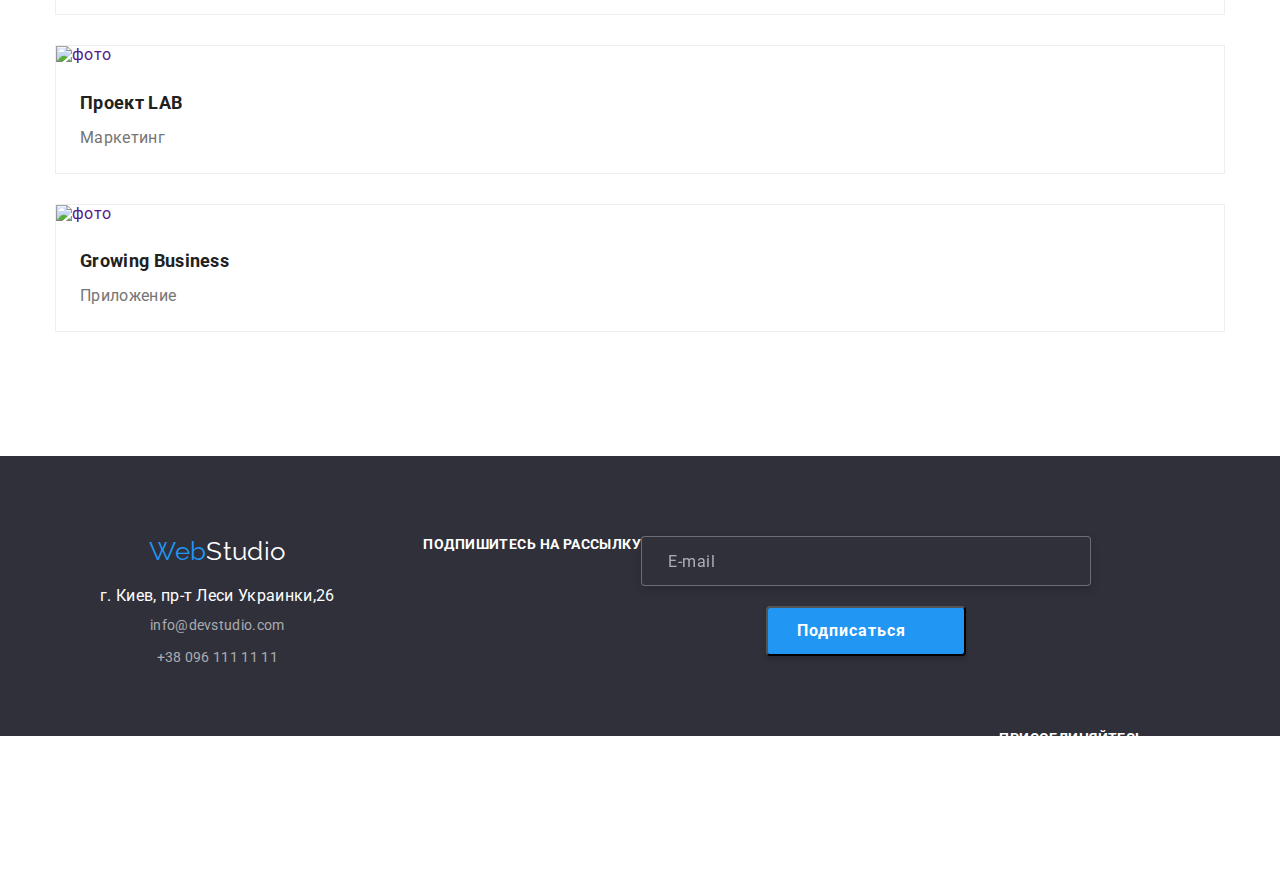
==== commit 5c596234: "hw-8" ====
--- a/portfolio.html
+++ b/portfolio.html
@@ -3,45 +3,65 @@
 
 <head>
     <meta charset="UTF-8">
-    <meta name="viewport" content="width=device-width, initial-scale=1.0">
+    <meta name="viewport" content="width=device-width, initial-scale=1.0" />
     <title>Document</title>
-    <link href="https://fonts.googleapis.com/css2?family=Raleway:wght@700&family=Roboto:wght@400;500;700;900&display=swap"
+    <link
+        href="https://fonts.googleapis.com/css2?family=Raleway:wght@700&family=Roboto:wght@400;500;700;900&display=swap"
         rel="stylesheet">
-        <link rel="stylesheet" href="https://cdnjs.cloudflare.com/ajax/libs/modern-normalize/1.0.0/modern-normalize.min.css">
+    <link rel="stylesheet"
+        href="https://cdnjs.cloudflare.com/ajax/libs/modern-normalize/1.0.0/modern-normalize.min.css">
     <link rel="stylesheet" href="./css/portfolio.min.css">
-    
 </head>
 
 <body class="">
-    <!-- <header class="page-header">
-        <div class="container main-nav">
-            <nav class="main-nav">
-                <a href="./index.html" class="logo" lang="en">
-                    Web<span class="accent">Studio</span>
-                </a>
-                <ul class="site-nav list">
-                    <li class="item"><a href="./index.html" class="link">Студия</a></li>
-                    <li class="item"><a href="./portfolio.html" class="link current">Портфолио</a></li>
-                    <li class="item"><a href="./contact.html" class="link">Контакты</a></li>
-                </ul>
-            </nav>
-            <div class="second-nav">
-                <ul class="site-nav list">
-                    <li class="list-contacts">
-                        <a class="link-address" href="mailto:info@devstudio.com">
-                            <svg class="nav-decoration-list-svg">
-                                <use href="./svg.img/sprite.svg#envelope"></use>
-                            </svg>info@devstudio.com</a></li>
-    
-    
-                    <li class="item">
-                        <a href="tel:+380961111111" class="link-address"><svg class="nav-decoration-list-svg">
-                                <use href="./svg.img/sprite.svg#smartphone"></use>
-                            </svg>+38 096 111 11 11</a></li>
-                </ul>
+    <header class="page-header">
+        <a href="./index.html" class="logo" lang="en">
+            Web<span class="accent">Studio</span>
+        </a>
+        <div class="container">
+
+
+            <button type="button" class="button-header" data-menu-button aria-expanded="true"
+                aria-controls="menu-nav-container">
+
+                <svg width="40" height="40" aria-label="переключатель мобильного меню">
+                    <use class="icon-cross" href="./svg.img/sprite.svg#cross"></use>
+                    <use class="icon-menu" href="./svg.img/sprite.svg#menu"></use>
+                </svg>
+            </button>
+            <div class="menu-nav-container" id="menu-nav-container" data-menu>
+
+
+
+
+                <!-- end menu -->
+                <nav class="main-nav">
+                    <ul class="site-nav list">
+                        <li class="item"><a href="./index.html" class="link current ">Студия</a></li>
+                        <li class="item"><a href="./portfolio.html" class="link">Портфолио</a></li>
+                        <li class="item"><a href="./contact.html" class="link">Контакты</a></li>
+                    </ul>
+                </nav>
+                <div class="second-nav">
+                    <ul class="site-nav list">
+                        <li class="list-contacts">
+                            <a class="link-address" href="mailto:info@devstudio.com">
+                                <svg class="nav-decoration-list-svg">
+                                    <use href="./svg.img/sprite.svg#envelope"></use>
+                                </svg>info@devstudio.com</a></li>
+
+
+                        <li class="item">
+                            <a href="tel:+380961111111" class="link-address"><svg class="nav-decoration-list-svg">
+                                    <use href="./svg.img/sprite.svg#smartphone"></use>
+                                </svg>+38 096 111 11 11</a></li>
+                    </ul>
+                </div>
             </div>
-        </div>
-    </header> -->
+
+
+
+    </header>
     <main>  
         <!--портфолио навигация-->
 
@@ -214,6 +234,8 @@
             </div>
         </div>
     </footer>
+
+    <script src="./js/menu.js"></script>
     </body>
     
     </html>--- a/css/portfolio.min.css
+++ b/css/portfolio.min.css
@@ -1,2 +1,2 @@
-*,*::before,*::after{box-sizing:border-box;margin:0px;padding:0px}body{font-family:Roboto, sans-serif;font-style:normal;letter-spacing:0.02em;font-style:400px;font-weight:400px}img{display:block}a{list-style:none;text-decoration:none;font-style:normal}ul{list-style:none}.section{padding-top:94px;padding-bottom:94px}.container{width:100%;padding-left:15px;padding-right:15px}@media screen and (min-width: 480px){.container{max-width:480px;margin:0px auto}}@media screen and (min-width: 768px){.container{max-width:768px;margin:0 auto}}@media screen and (min-width: 1200px){.container{max-width:1200px;margin:0 auto}}.visually-hidden{position:absolute !important;clip:rect(1px 1px 1px 1px);clip:rect(1px, 1px, 1px, 1px);padding:0 !important;border:0 !important;height:1px !important;width:1px !important;overflow:hidden}:root{--primary-text-color: #212121;--title-text-color: #757575;--logo-site-nav-color: #2196f3;--white-text-color: #ffffff}.button-header{display:inline-flex;border:none;background-color:transparent}.button-header .icon-cross{display:none}.button-header.is-open .icon-cross{display:block}.button-header.is-open .icon-menu{display:none}.menu-nav-container{display:none;position:absolute;width:100%;min-height:400px;left:0px;top:100%;background:#ffffff}.menu-nav-container.is-open{display:block}.list-contacts{display:flex;align-items:center;align-self:center;transition:all 250ms cubic-bezier(0.4, 0, 0.2, 1)}.list-contacts:hover,.list-contacts:focus{fill:var(--logo-site-nav-color)}.nav-decoration-list-svg{fill:#757575;margin-right:10px;width:16px;height:16px}.site-nav .list-contacts+.list-contacts{margin-left:50px}.link-address:hover .nav-decoration-list-svg,.nav-decoration-list-svg:focus{fill:var(--logo-site-nav-color)}.page-header{position:relative;display:flex;justify-content:center;text-align:end;padding-top:23px;padding-bottom:23px;background-color:var(--white-text-color);border:1px solid #ececec}.logo{margin-left:15px;color:var(--logo-site-nav-color);font-family:Raleway;font-size:26px;line-height:1.19;text-decoration:none}.list{margin:0px;padding:0px}.accent{color:var(--primary-text-color);font-family:Raleway}.accent-footer{color:var(--white-text-color)}.site-nav{display:none;margin-left:93px}.main-nav{display:none;align-items:center}.site-nav .item+.item{margin-left:50px}.site-nav .link{display:flex;position:relative;color:var(--primary-text-color);font-weight:500;font-size:14px;line-height:1.14;font-style:400px;text-decoration:none;transition:all 250ms cubic-bezier(0.4, 0, 0.2, 1)}.site-nav .current::after{content:"";display:block;width:100%;height:4px;border-radius:2px;background-color:#2196f3;position:absolute;left:0;bottom:-210%;opacity:1;transition:all 250ms cubic-bezier(0.4, 0, 0.2, 1)}.site-nav .current::after{opacity:1;color:var(--logo-site-nav-color)}.second-nav{display:none;display:none;display:flex;margin-left:auto}.link-address{display:flex;align-items:center;margin-right:30px;font-weight:500;font-size:14px;line-height:1.14;color:var(--title-text-color);transition:all 250ms cubic-bezier(0.4, 0, 0.2, 1)}.link-address:hover,.link-address:focus{color:var(--logo-site-nav-color)}.site-nav .link:hover,.site-nav .link:focus{color:var(--logo-site-nav-color)}.site-nav .link.current{color:var(--logo-site-nav-color)}.site-nav .list{display:none}.footer-social-list-item{display:flex;justify-content:center;flex-direction:column;margin-right:10px}.social-icon{flex-wrap:wrap;box-sizing:border-box;justify-content:center;align-items:center}.join{margin-bottom:20px;display:flex;justify-content:center;align-content:center;font-weight:bold;font-size:14px;line-height:1.142;letter-spacing:0.03em;text-transform:uppercase;color:#ffffff}.footer-social-list{display:flex;justify-content:center;margin-top:0px;margin-bottom:60px;padding-left:0px;list-style:none;content:"";align-items:center}.footer-social-list-svg{display:flex;align-items:center;fill:#ffffff;width:20px;height:20px}.footer-social-list-link{display:flex;justify-content:center;align-items:center;width:44px;height:44px;border-radius:50%;background-color:rgba(255,255,255,0.1);transition:all 250ms cubic-bezier(0.4, 0, 0.2, 1)}.footer-social-list-link:hover,.footer-social-list-link:focus{background-color:var(--logo-site-nav-color)}.footer-social-list-link:hover .social-list-svg,.footer-social-list-link:focus .social-list-svg{fill:#ffffff}.mein-footer{display:flex;justify-content:center}.footer{background-color:#2f303a;padding-top:40px;padding-bottom:40px}.footer-address::after{display:flex;flex-direction:column;font-style:normal}.logo-footer{display:flex;justify-content:center;margin-bottom:20px;color:var(--logo-site-nav-color);font-family:Raleway;font-size:26px;line-height:1.19;text-decoration:none}.accent-footer{justify-content:center;color:var(--white-text-color)}.city{display:flex;justify-content:center;list-style:none;text-decoration:none;font-style:normal;margin-bottom:9px;color:var(--white-text-color)}.citi-mail{display:flex;justify-content:center;list-style:none;text-decoration:none;font-style:normal;margin-bottom:8px;color:rgba(255,255,255,0.6);font-weight:normal;font-size:14px;line-height:1.7;font-family:Roboto, sans-serif;transition:all 250ms cubic-bezier(0.4, 0, 0.2, 1)}.citi-mail:hover,.citi-mail:focus{color:var(--logo-site-nav-color)}.citi-tel{list-style:none;text-decoration:none;font-style:normal;display:flex;justify-content:center;margin-top:0px;margin-bottom:60px;padding:0px;color:rgba(255,255,255,0.6);font-weight:normal;font-size:14px;line-height:1.7;font-family:Roboto;transition:all 250ms cubic-bezier(0.4, 0, 0.2, 1)}.citi-tel:hover,.citi-tel:focus{color:var(--logo-site-nav-color)}.footer-form{display:flex;justify-content:center;flex-direction:column}.footer-form-title{display:flex;justify-content:center;margin-bottom:20px;font-weight:bold;font-size:14px;line-height:1.142;letter-spacing:0.03em;text-transform:uppercase;color:#ffffff}.footer-form-mail{display:flex;justify-content:center;outline:none;height:50px;color:rgba(255,255,255,0.6);border:1px solid rgba(255,255,255,0.3);box-sizing:border-box;filter:drop-shadow(0px 4px 4px rgba(0,0,0,0.15));border-radius:4px;background:#2f303a;margin-bottom:20px;padding-left:20px}.footer-form-svg{position:absolute;left:78%;bottom:30%;height:24px;width:24px;fill:#ffffff;border-radius:0px}.footer-form-button{margin:0 auto;position:relative;text-align:start;font-weight:bold;font-size:16px;line-height:1.875;padding-left:29px;letter-spacing:0.06em;color:#ffffff;width:200px;height:50px;background:#2196f3;box-shadow:0px 4px 4px rgba(0,0,0,0.15);border-radius:4px}.footer-form-input{display:flex;justify-content:center;flex-direction:column}.footer-form-mail::placeholder{width:47px;height:20px;padding-left:6px;font-size:16px;line-height:1.25;letter-spacing:0.03em;color:rgba(255,255,255,0.6)}@media screen and (min-width: 768px){.footer{padding:40px 50px}.container-footer{float:left}.social-icon{float:right}.footer-subscribe{clear:both}.footer-form-mail{margin:0 auto 20px;width:450px}}@media screen and (min-width: 1200px){.footer{padding-top:40px;padding-bottom:40px}.container-footer,.social-icon,.footer-subscribe{clear:both;display:flex;flex-direction:column}.footer-form-mail{margin:0 auto 20px;width:450px}.container .footer{flex-direction:row;display:flex}.footer-form{display:flex;flex-direction:row}}.portfolio-thumb{position:relative;width:100%;height:294px}.portfolio-overlay{padding:63px 24px;position:absolute;width:100%;height:100%;top:0;left:0;font-size:18px;line-height:1.555;opacity:0;letter-spacing:0.03em;background-color:rgba(33,150,243,0.9);color:#ffffff;transform:translateY(150px);transition:all 250ms cubic-bezier(0.4, 0, 0.2, 1)}.portfolio-item:hover .portfolio-overlay{transform:translateY(0%);opacity:1}.portfolio-item{border:1px solid #eeeeee}.portfolio-item:hover,.portfolio-item:focus{box-shadow:0px 1px 1px rgba(0,0,0,0.12),0px 4px 4px rgba(0,0,0,0.06),1px 4px 6px rgba(0,0,0,0.16)}.portfolio-gallery{display:flex;text-decoration:none;padding-top:94px;padding-bottom:94px}.portfolio-box{padding:20px 24px}.button-portfolio{border:1px solid transparent;min-width:73px;height:38px;padding:6px 22px;border-radius:4px;font-family:Roboto;font-weight:500;font-size:16px;line-height:1.63;color:var(--primary-text-color);background-color:#f5f4fa;text-align:center;letter-spacing:0.03em;cursor:pointer;transition:all 250ms cubic-bezier(0.4, 0, 0.2, 1);margin-right:8px}.button-portfolio-list{display:flex;flex-wrap:wrap;justify-content:start;padding-left:0px;margin-top:0px;margin-bottom:50px}.button-portfolio-list :hover,.button-portfolio-list :focus{color:var(--white-text-color);background-color:var(--logo-site-nav-color);border-radius:4px;box-shadow:0px 3px 1px rgba(0,0,0,0.1),0px 1px 2px rgba(0,0,0,0.08),0px 2px 2px rgba(0,0,0,0.12)}.portfolio-list .portfolio-item{margin-bottom:30px}.portfolio-list.portfolio-item:nth-last-child(3){margin:0px}.button-portfolio-list .portfolio-list{display:flex;flex-wrap:wrap;justify-content:space-between;margin:0px;padding-left:0px}.portfolio-title{margin-top:0px;margin-bottom:2px;color:var(--primary-text-color);font-weight:bold;font-size:18px;line-height:2}.portfolio-text{margin:0px;font-weight:normal;font-size:16px;line-height:1.875;color:var(--title-text-color)}
+*,*::before,*::after{box-sizing:border-box;margin:0px;padding:0px}body{font-family:Roboto, sans-serif;font-style:normal;letter-spacing:0.02em;font-style:400px;font-weight:400px}img{display:block}a{list-style:none;text-decoration:none;font-style:normal}ul{list-style:none}.section{padding-top:94px;padding-bottom:94px}.container{width:100%;padding-left:15px;padding-right:15px}@media screen and (min-width: 480px){.container{max-width:480px;margin:0px auto}}@media screen and (min-width: 768px){.container{max-width:768px;margin:0 auto}}@media screen and (min-width: 1200px){.container{max-width:1200px;margin:0 auto}}.visually-hidden{position:absolute !important;clip:rect(1px 1px 1px 1px);clip:rect(1px, 1px, 1px, 1px);padding:0 !important;border:0 !important;height:1px !important;width:1px !important;overflow:hidden}:root{--primary-text-color: #212121;--title-text-color: #757575;--logo-site-nav-color: #2196f3;--white-text-color: #ffffff}.button-header{display:inline-flex;border:none;background-color:transparent}@media screen and (min-width: 768px){.button-header{display:none}}.button-header .icon-cross{display:none}.button-header.is-open .icon-cross{display:block}.button-header.is-open .icon-menu{display:none}.icon-cross{border:none}.icon-cross:hover,.icon-cross:focus{fill:#2196f3}.icon-menu{border:none}.icon-menu:hover,.icon-menu:focus{fill:#2196f3}@media screen and (max-width: 767px){.menu-nav-container{padding:60px 0;background:#ffffff;justify-content:center;display:none;position:absolute;width:100%;min-height:400px;left:0px;top:100%;z-index:5}.menu-nav-container .site-nav{margin:0 auto;justify-content:center;flex-direction:column}.menu-nav-container .site-nav .item{margin:0 auto;margin-bottom:40px}.menu-nav-container .site-nav .list{margin:0 auto;justify-content:center}.menu-nav-container .link-address{font-size:18px;line-height:1.666;margin-right:0;margin-bottom:16px}.menu-nav-container .site-nav .item+.item{margin-left:0%}.menu-nav-container .site-nav .current::after{width:100%;height:4px;bottom:-50%;background:#2196f3;border-radius:2px}.menu-nav-container .site-nav .link{margin:0 auto}}.menu-nav-container .menu-nav-container.is-open{display:block}@media screen and (min-width: 767px){.menu-nav-container{display:flex}}.list-contacts{display:flex;align-items:center;align-self:center;transition:all 250ms cubic-bezier(0.4, 0, 0.2, 1)}.list-contacts:hover,.list-contacts:focus{fill:var(--logo-site-nav-color)}.nav-decoration-list-svg{fill:#757575;margin-right:10px;width:16px;height:16px}.site-nav .list-contacts+.list-contacts{margin-left:50px}.link-address:hover .nav-decoration-list-svg,.nav-decoration-list-svg:focus{fill:var(--logo-site-nav-color)}.page-header{align-items:center;position:relative;display:flex;justify-content:center;text-align:end;padding-top:23px;padding-bottom:23px;background-color:var(--white-text-color);border:1px solid #ececec}.logo{text-align:center;margin-left:15px;color:var(--logo-site-nav-color);font-family:Raleway;font-size:26px;line-height:1.19;text-decoration:none}.list{margin:0px;padding:0px}.accent{color:var(--primary-text-color);font-family:Raleway}.accent-footer{color:var(--white-text-color)}.site-nav{display:flex;margin-left:93px}.main-nav{display:flex;align-items:center}.site-nav .item+.item{margin-left:50px}.site-nav .link{display:flex;position:relative;color:var(--primary-text-color);font-weight:500;font-size:14px;line-height:1.14;font-style:400px;text-decoration:none;transition:all 250ms cubic-bezier(0.4, 0, 0.2, 1)}.site-nav .current::after{content:"";display:block;width:100%;height:4px;border-radius:2px;background-color:#2196f3;position:absolute;left:0;bottom:-210%;opacity:1;transition:all 250ms cubic-bezier(0.4, 0, 0.2, 1)}.site-nav .current::after{opacity:1;color:var(--logo-site-nav-color)}.second-nav{display:flex;margin-left:auto}.link-address{display:flex;align-items:center;margin-right:30px;font-weight:500;font-size:14px;line-height:1.14;color:var(--title-text-color);transition:all 250ms cubic-bezier(0.4, 0, 0.2, 1)}.link-address:hover,.link-address:focus{color:var(--logo-site-nav-color)}.site-nav .link:hover,.site-nav .link:focus{color:var(--logo-site-nav-color)}.site-nav .link.current{color:var(--logo-site-nav-color)}.site-nav .list{display:none}.footer-social-list-item{display:flex;justify-content:center;flex-direction:column;margin-right:10px}.social-icon{flex-wrap:wrap;box-sizing:border-box;justify-content:center;align-items:center}.join{margin-bottom:20px;display:flex;justify-content:center;align-content:center;font-weight:bold;font-size:14px;line-height:1.142;letter-spacing:0.03em;text-transform:uppercase;color:#ffffff}.footer-social-list{display:flex;justify-content:center;margin-top:0px;margin-bottom:60px;padding-left:0px;list-style:none;content:"";align-items:center}.footer-social-list-svg{display:flex;align-items:center;fill:#ffffff;width:20px;height:20px}.footer-social-list-link{display:flex;justify-content:center;align-items:center;width:44px;height:44px;border-radius:50%;background-color:rgba(255,255,255,0.1);transition:all 250ms cubic-bezier(0.4, 0, 0.2, 1)}.footer-social-list-link:hover,.footer-social-list-link:focus{background-color:var(--logo-site-nav-color)}.footer-social-list-link:hover .social-list-svg,.footer-social-list-link:focus .social-list-svg{fill:#ffffff}.mein-footer{display:flex;justify-content:center}.footer{background-color:#2f303a;padding-top:40px;padding-bottom:40px}.footer-address::after{display:flex;flex-direction:column;font-style:normal}.logo-footer{display:flex;justify-content:center;margin-bottom:20px;color:var(--logo-site-nav-color);font-family:Raleway;font-size:26px;line-height:1.19;text-decoration:none}.accent-footer{justify-content:center;color:var(--white-text-color)}.city{display:flex;justify-content:center;list-style:none;text-decoration:none;font-style:normal;margin-bottom:9px;color:var(--white-text-color)}.citi-mail{display:flex;justify-content:center;list-style:none;text-decoration:none;font-style:normal;margin-bottom:8px;color:rgba(255,255,255,0.6);font-weight:normal;font-size:14px;line-height:1.7;font-family:Roboto, sans-serif;transition:all 250ms cubic-bezier(0.4, 0, 0.2, 1)}.citi-mail:hover,.citi-mail:focus{color:var(--logo-site-nav-color)}.citi-tel{list-style:none;text-decoration:none;font-style:normal;display:flex;justify-content:center;margin-top:0px;margin-bottom:60px;padding:0px;color:rgba(255,255,255,0.6);font-weight:normal;font-size:14px;line-height:1.7;font-family:Roboto;transition:all 250ms cubic-bezier(0.4, 0, 0.2, 1)}.citi-tel:hover,.citi-tel:focus{color:var(--logo-site-nav-color)}.footer-form{display:flex;justify-content:center;flex-direction:column}.footer-form-title{display:flex;justify-content:center;margin-bottom:20px;font-weight:bold;font-size:14px;line-height:1.142;letter-spacing:0.03em;text-transform:uppercase;color:#ffffff}.footer-form-mail{display:flex;justify-content:center;outline:none;height:50px;color:rgba(255,255,255,0.6);border:1px solid rgba(255,255,255,0.3);box-sizing:border-box;filter:drop-shadow(0px 4px 4px rgba(0,0,0,0.15));border-radius:4px;background:#2f303a;margin-bottom:20px;padding-left:20px}.footer-form-svg{position:absolute;left:78%;bottom:30%;height:24px;width:24px;fill:#ffffff;border-radius:0px}.footer-form-button{margin:0 auto;position:relative;text-align:start;font-weight:bold;font-size:16px;line-height:1.875;padding-left:29px;letter-spacing:0.06em;color:#ffffff;width:200px;height:50px;background:#2196f3;box-shadow:0px 4px 4px rgba(0,0,0,0.15);border-radius:4px}.footer-form-input{display:flex;justify-content:center;flex-direction:column}.footer-form-mail::placeholder{width:47px;height:20px;padding-left:6px;font-size:16px;line-height:1.25;letter-spacing:0.03em;color:rgba(255,255,255,0.6)}@media screen and (min-width: 768px){.footer{padding:40px 50px}.container-footer{float:left}.social-icon{float:right}.footer-subscribe{clear:both}.footer-form-mail{margin:0 auto 20px;width:450px}}@media screen and (min-width: 1200px){.footer{padding-top:40px;padding-bottom:40px}.container-footer,.social-icon,.footer-subscribe{clear:both;display:flex;flex-direction:column}.footer-form-mail{margin:0 auto 20px;width:450px}.container .footer{flex-direction:row;display:flex}.footer-form{display:flex;flex-direction:row}}.portfolio-thumb{position:relative;width:100%;height:294px}.portfolio-overlay{padding:63px 24px;position:absolute;width:100%;height:100%;top:0;left:0;font-size:18px;line-height:1.555;opacity:0;letter-spacing:0.03em;background-color:rgba(33,150,243,0.9);color:#ffffff;transform:translateY(150px);transition:all 250ms cubic-bezier(0.4, 0, 0.2, 1)}.portfolio-item:hover .portfolio-overlay{transform:translateY(0%);opacity:1}.portfolio-item{border:1px solid #eeeeee}.portfolio-item:hover,.portfolio-item:focus{box-shadow:0px 1px 1px rgba(0,0,0,0.12),0px 4px 4px rgba(0,0,0,0.06),1px 4px 6px rgba(0,0,0,0.16)}.portfolio-gallery{display:flex;text-decoration:none;padding-top:94px;padding-bottom:94px}.portfolio-box{padding:20px 24px}.button-portfolio{border:1px solid transparent;min-width:73px;height:38px;padding:6px 22px;border-radius:4px;font-family:Roboto;font-weight:500;font-size:16px;line-height:1.63;color:var(--primary-text-color);background-color:#f5f4fa;text-align:center;letter-spacing:0.03em;cursor:pointer;transition:all 250ms cubic-bezier(0.4, 0, 0.2, 1);margin-right:8px}.button-portfolio-list{display:flex;flex-wrap:wrap;justify-content:start;padding-left:0px;margin-top:0px;margin-bottom:50px}.button-portfolio-list :hover,.button-portfolio-list :focus{color:var(--white-text-color);background-color:var(--logo-site-nav-color);border-radius:4px;box-shadow:0px 3px 1px rgba(0,0,0,0.1),0px 1px 2px rgba(0,0,0,0.08),0px 2px 2px rgba(0,0,0,0.12)}.portfolio-list .portfolio-item{margin-bottom:30px}.portfolio-list.portfolio-item:nth-last-child(3){margin:0px}.button-portfolio-list .portfolio-list{display:flex;flex-wrap:wrap;justify-content:space-between;margin:0px;padding-left:0px}.portfolio-title{margin-top:0px;margin-bottom:2px;color:var(--primary-text-color);font-weight:bold;font-size:18px;line-height:2}.portfolio-text{margin:0px;font-weight:normal;font-size:16px;line-height:1.875;color:var(--title-text-color)}
 /*# sourceMappingURL=portfolio.min.css.map */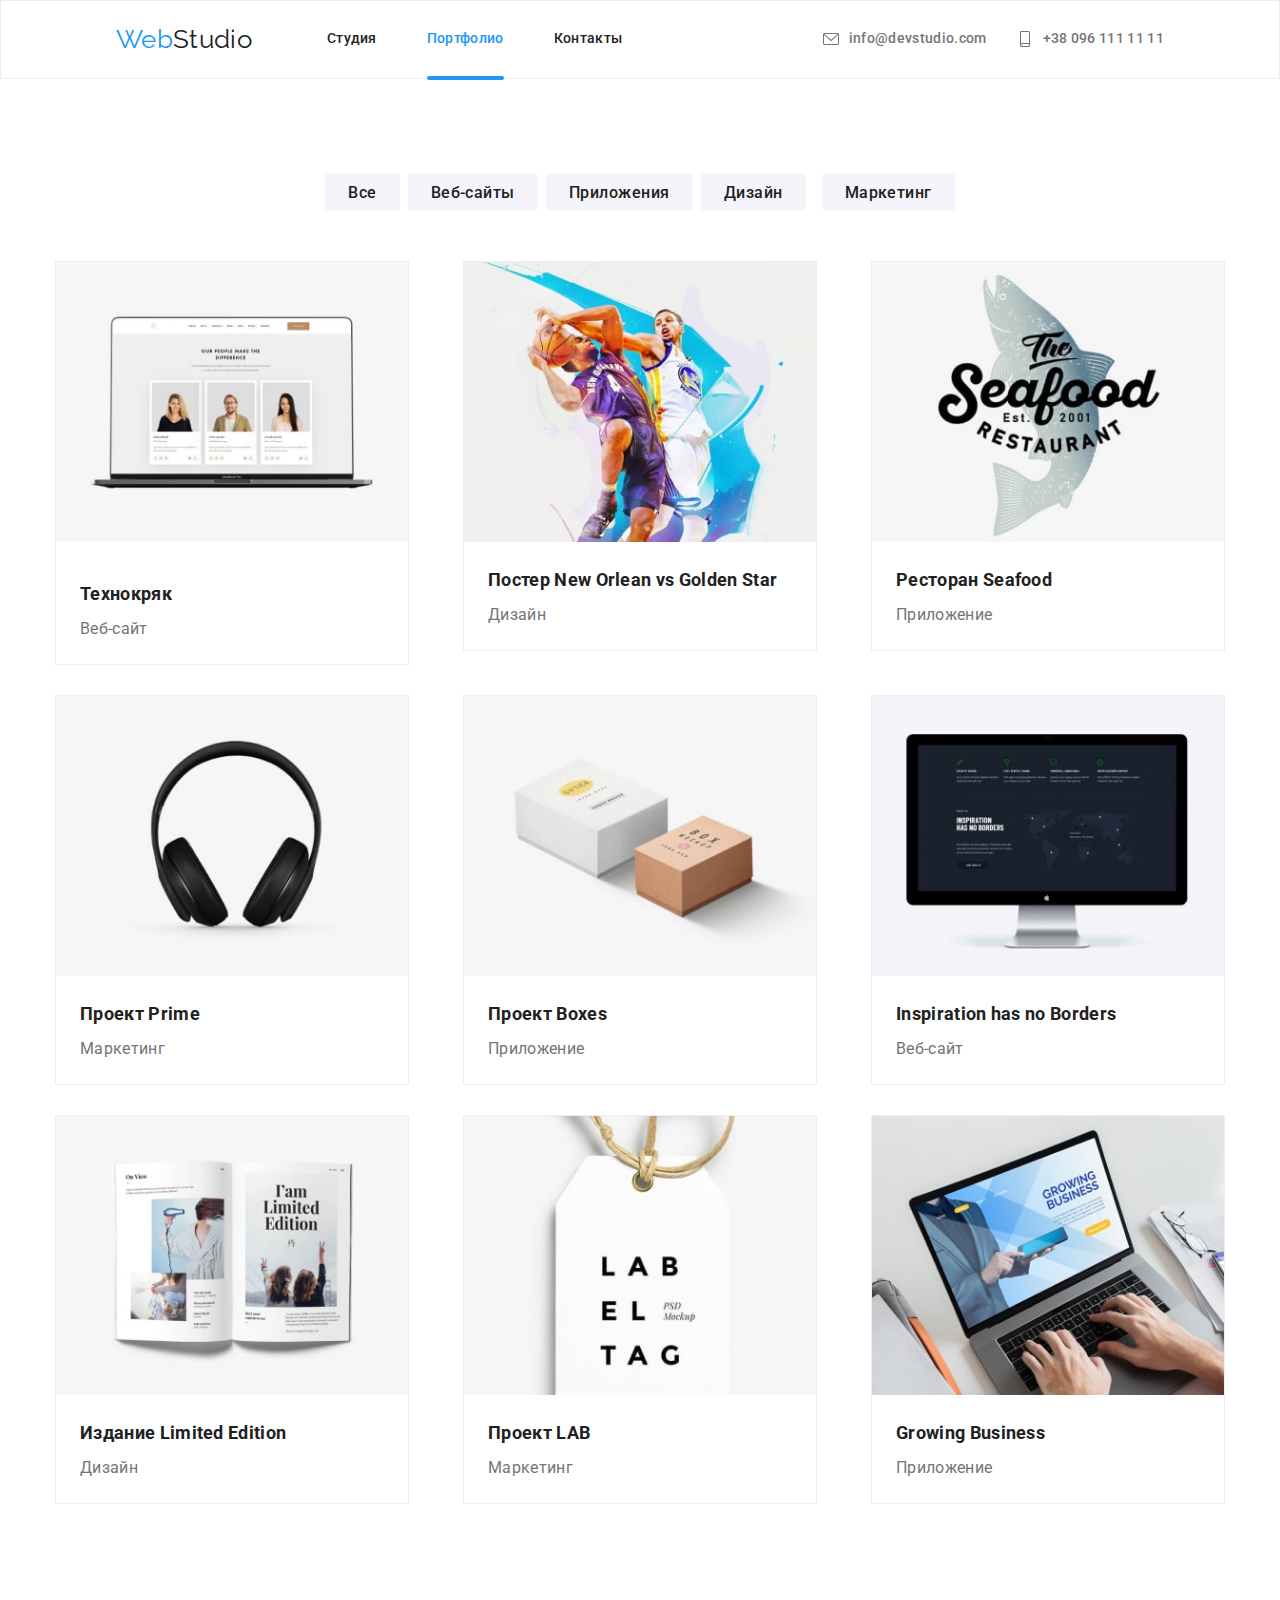
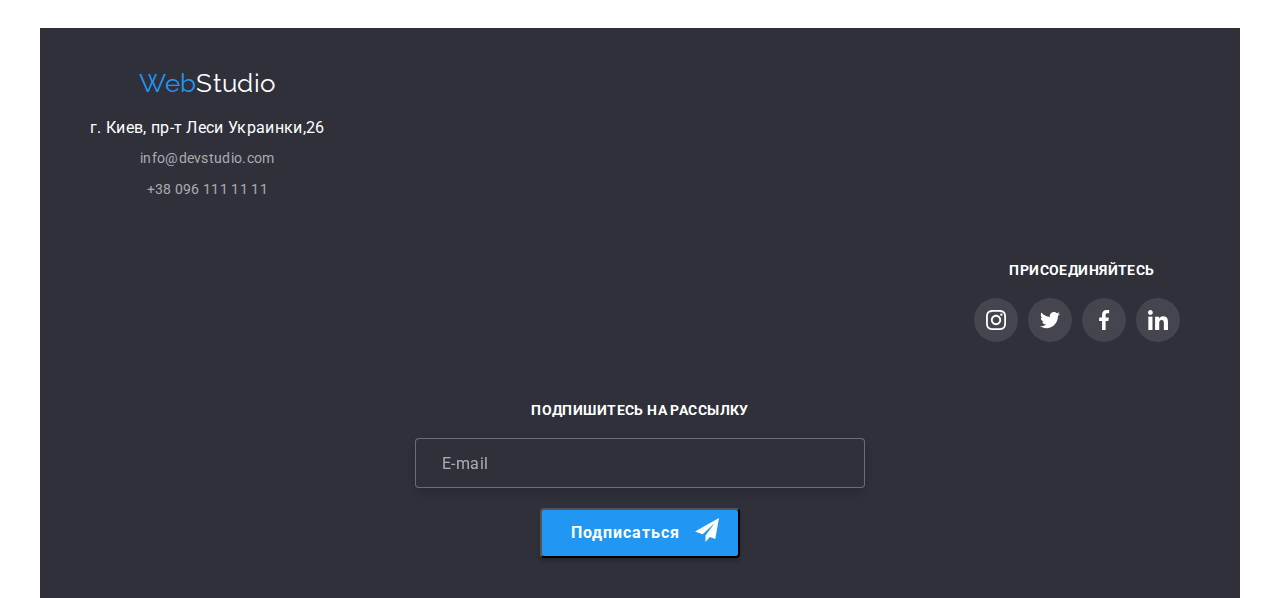
==== commit b0e9c8f6: "HW-8" ====
--- a/portfolio.html
+++ b/portfolio.html
@@ -37,8 +37,8 @@
                 <!-- end menu -->
                 <nav class="main-nav">
                     <ul class="site-nav list">
-                        <li class="item"><a href="./index.html" class="link current ">Студия</a></li>
-                        <li class="item"><a href="./portfolio.html" class="link">Портфолио</a></li>
+                        <li class="item"><a href="./index.html" class="link">Студия</a></li>
+                        <li class="item"><a href="./portfolio.html" class="link current">Портфолио</a></li>
                         <li class="item"><a href="./contact.html" class="link">Контакты</a></li>
                     </ul>
                 </nav>
@@ -80,7 +80,17 @@
                 <a href="">
                 <li class="portfolio-item">
                     <div class="portfolio-thumb">
-                    <img src="./img.portfolio/portfolio1.png" alt="фото" width="100%"/>
+
+                        <picture class="picture-portfolio">
+                            <source srcset="./desk.portfolio/desk1.jpg 1x, ./desk.portfolio/desk1@2x.jpg 2x"
+                                media="(min-width:1200px)">
+                            <source srcset="./tab.portfolio/1tab.img.jpg 1x, ./tab.portfolio/1tab.img@2x.jpg 2x" 
+                                media="(min-width:768px)">
+                            <source srcset="./mob.img.portfolio/1mob.img.jpg 1x, ./mob.img.portfolio/1mob.img@2x.jpg 2x"
+                                media="(min-width:320px)">
+                            <img class="picture-portfolio" src="./img.portfolio/portfolio1.png" alt="фото" />
+                        </picture>
+                   
                   <p class="portfolio-overlay">
                     Технокряк это современная площадка распространения коронавируса. 
                     Компании используют эту платформу для цифрового
@@ -95,7 +105,15 @@
                 
                 <a href="">
                 <li class="portfolio-item">
-                     <img src="./img.portfolio/portfolio2.png" alt="фото" width="100%" />
+                    <picture class="picture-portfolio">
+                        <source srcset="./desk.portfolio/desk2.jpg 1x, ./desk.portfolio/desk2@2x.jpg 2x"
+                            media="(min-width:1200px)">
+                        <source srcset="./tab.portfolio/2tab.img.jpg 1x, ./tab.portfolio/2tab.img@2x.jpg 2x" media="(min-width:768px)">
+                        <source srcset="./mob.img.portfolio/2mob.img.jpg 1x, ./mob.img.portfolio/2mob.img@2x.jpg 2x"
+                            media="(min-width:320px)">
+                        <img class="picture-portfolio" src="./img.portfolio/portfolio2.png" alt="фото" />
+                    </picture>
+                     
                     <div class="portfolio-box">
                     <h2 class="portfolio-title">Постер New Orlean vs Golden Star</h2>
                     <p class="portfolio-text">Дизайн</p>
@@ -104,7 +122,15 @@
                 </a>
                 <a href="">
                 <li class="portfolio-item">
-                    <img src="./img.portfolio/portfolio3.png" alt="фото" width="100%"/>
+                    <picture class="picture-portfolio">
+                        <source srcset="./desk.portfolio/desk3.jpg 1x, ./desk.portfolio/desk3@2x.jpg 2x"
+                            media="(min-width:1200px)">
+                        <source srcset="./tab.portfolio/3tab.img.jpg 1x, ./tab.portfolio/3tab.img@2x.jpg 2x" media="(min-width:768px)">
+                        <source srcset="./mob.img.portfolio/3mob.img.jpg 1x, ./mob.img.portfolio/3mob.img@2x.jpg 2x"
+                            media="(min-width:320px)">
+                         <img  class="picture-portfolio" src="./img.portfolio/portfolio3.png" alt="фото" />
+                    </picture>
+                    
                     <div class="portfolio-box">
                     <h2 class="portfolio-title">Ресторан Seafood</h2>
                     <p class="portfolio-text">Приложение</p>
@@ -113,7 +139,15 @@
                 </a>
                 <a href="">
                 <li class="portfolio-item">
-                    <img src="./img.portfolio/portfolio4.png" alt="фото" width="100%" />
+                    <picture class="picture-portfolio">
+                        <source srcset="./desk.portfolio/desk4.jpg 1x, ./desk.portfolio/desk4@2x.jpg 2x"
+                            media="(min-width:1200px)">
+                        <source srcset="./tab.portfolio/4tab.img.jpg 1x, ./tab.portfolio/4tab.img@2x.jpg 2x" media="(min-width:768px)">
+                        <source srcset="./mob.img.portfolio/4mob.img.jpg 1x, ./mob.img.portfolio/4mob.img@2x.jpg 2x"
+                            media="(min-width:320px)">
+                        <img  class="picture-portfolio" src="./img.portfolio/portfolio4.png" alt="фото" />
+                    </picture>
+                    
                     <div class="portfolio-box">
                     <h2 class="portfolio-title">Проект Prime</h2>
                     <p class="portfolio-text">Маркетинг</p>
@@ -122,7 +156,14 @@
                 </a>
                 <a href="">
                 <li class="portfolio-item">
-                    <img src="./img.portfolio/portfolio5.png" alt="фото" width="100%" />
+                    <picture class="picture-portfolio">
+                        <source srcset="./desk.portfolio/desk5.jpg 1x, ./desk.portfolio/desk5@2x.jpg 2x" media="(min-width:1200px)">
+                        <source srcset="./tab.portfolio/5tab.img.jpg 1x, ./tab.portfolio/5tab.img@2x.jpg 2x" media="(min-width:768px)">
+                        <source srcset="./mob.img.portfolio/5mob.img.jpg 1x, ./mob.img.portfolio/5mob.img@2x.jpg 2x"
+                            media="(min-width:320px)">
+                        <img class="picture-portfolio"  src="./img.portfolio/portfolio5.png" alt="фото" />
+                    </picture>
+                   
                     <div class="portfolio-box">
                     <h2 class="portfolio-title">Проект Boxes</h2>
                     <p class="portfolio-text">Приложение</p>
@@ -131,7 +172,14 @@
                 </a>
                 <a href="">
                 <li class="portfolio-item">
-                    <img src="./img.portfolio/portfolio6.png" alt="фото" width="100%"/>
+                    <picture class="picture-portfolio">
+                        <source srcset="./desk.portfolio/desk6.jpg 1x, ./desk.portfolio/desk6@2x.jpg 2x" media="(min-width:1200px)">
+                        <source srcset="./tab.portfolio/6tab.img.jpg 1x, ./tab.portfolio/6tab.img@2x.jpg 2x" media="(min-width:768px)">
+                        <source srcset="./mob.img.portfolio/6mob.img.jpg 1x, ./mob.img.portfolio/6mob.img@2x.jpg 2x"
+                            media="(min-width:320px)">
+                    <img class="picture-portfolio"  csrc="./img.portfolio/portfolio6.png" alt="фото" />
+                    </picture>
+                   
                     <div class="portfolio-box">
                     <h2 class="portfolio-title" lang="EN">Inspiration has no Borders</h2>
                     <p class="portfolio-text">Веб-сайт</p>
@@ -140,7 +188,13 @@
                 </a>
                 <a href="">
                 <li class="portfolio-item">
-                    <img src="./img.portfolio/portfolio7.png" alt="фото" width="100%"/>
+                    <picture class="picture-portfolio">
+                        <source srcset="./desk.portfolio/desk7.jpg 1x, ./desk.portfolio/desk7@2x.jpg 2x" media="(min-width:1200px)">
+                        <source srcset="./tab.portfolio/7tab.img.jpg 1x, ./tab.portfolio/7tab.img@2x.jpg 2x" media="(min-width:768px)">
+                        <source srcset="./mob.img.portfolio/7mob.img.jpg 1x, ./mob.img.portfolio/7mob.img@2x.jpg 2x" media="(min-width:320px)">
+                        <img class="picture-portfolio" src="./img.portfolio/portfolio7.png" alt="фото" />
+                    </picture>
+                    
                     <div class="portfolio-box">
                     <h2 class="portfolio-title">Издание Limited Edition</h2>
                     <p class="portfolio-text">Дизайн</p>
@@ -149,7 +203,14 @@
                 </a>
                 <a href="">
                 <li class="portfolio-item">
-                    <img src="./img.portfolio/portfolio8.png" alt="фото"width="100%" />
+                    <picture class="picture-portfolio">
+                        <source srcset="./desk.portfolio/desk8.jpg 1x, ./desk.portfolio/desk8@2x.jpg 2x" media="(min-width:1200px)">
+                        <source srcset="./tab.portfolio/8tab.img.jpg 1x, ./tab.portfolio/8tab.img@2x.jpg 2x" media="(min-width:768px)">
+                        <source srcset="./mob.img.portfolio/8mob.img.jpg 1x, ./mob.img.portfolio/8mob.img@2x.jpg 2x"
+                            media="(min-width:320px)">
+                    <img class="picture-portfolio"  src="./img.portfolio/portfolio8.png" alt="фото" />
+                    </picture>
+                   
                     <div class="portfolio-box">
                     <h2 class="portfolio-title">Проект LAB</h2>
                     <p class="portfolio-text">Маркетинг</p>
@@ -158,7 +219,14 @@
                 </a>
                 <a href="">
                 <li class="portfolio-item">
-                    <img src="./img.portfolio/portfolio9.png" alt="фото" width="100%" />
+                    <picture class="picture-portfolio">
+                        <source srcset="./desk.portfolio/desk9.jpg 1x, ./desk.portfolio/desk9@2x.jpg 2x" media="(min-width:1200px)">
+                        <source srcset="./tab.portfolio/9tab.img.jpg 1x, ./tab.portfolio/9tab.img@2x.jpg 2x" media="(min-width:768px)">
+                        <source srcset="./mob.img.portfolio/9mob.img.jpg 1x, ./mob.img.portfolio/9mob.img@2x.jpg 2x"
+                            media="(min-width:320px)">
+                        <img class="picture-portfolio" src="./img.portfolio/portfolio9.png" alt="фото" />
+                    </picture>
+                    
                     <div class="portfolio-box">
                     <h2 class="portfolio-title" lang="EN">Growing Business</h2>
                     <p class="portfolio-text list">Приложение</p>
@@ -170,69 +238,67 @@
         </section>
 
     </main>
-    <footer class="footer">
-        <div class="box-container">
-            <div class="container footer">
-                <!--адрес-->
-                <div class="container-footer">
-                    <a href="./index.html" class="logo-footer" lang="en">
-                        Web<span class="accent-footer">Studio</span>
-                    </a>
-                    <address class="footer-address">
-                        <p class="city"> г. Киев, пр-т Леси Украинки,26 </p>
-                        <a href="mailto:info@devstudio.com" class="citi-mail">info@devstudio.com</a>
-                        <a href="tel:+380961111111" class="citi-tel">+38 096 111 11 11</a>
-                    </address>
-                </div>
-                <div class="social-icon">
-                    <h2 class="join">присоединяйтесь</h2>
-                    <ul class="footer-social-list">
-                        <li class="footer-social-list-item">
-                            <a href="#" class="footer-social-list-link">
-                                <svg class="footer-social-list-svg">
-                                    <use href="./svg.img/sprite.svg#instagram"></use>
-                                </svg>
-                            </a>
-                        </li>
-                        <li class="footer-social-list-item">
-                            <a href="#" class="footer-social-list-link">
-                                <svg class="footer-social-list-svg">
-                                    <use href="./svg.img/sprite.svg#twitter"></use>
-                                </svg>
-                            </a>
-                        </li>
-                        <li class="footer-social-list-item">
-                            <a href="#" class="footer-social-list-link">
-                                <svg class="footer-social-list-svg">
-                                    <use href="./svg.img/sprite.svg#facebook"></use>
-                                </svg>
-                            </a>
-                        </li>
-                        <li class="footer-social-list-item">
-                            <a href="#" class="footer-social-list-link">
-                                <svg class="footer-social-list-svg">
-                                    <use href="./svg.img/sprite.svg#linkedin"></use>
-                                </svg>
-                            </a>
-                        </li>
-                    </ul>
-                </div>
+    <footer class="mein-footer">
     
+        <div class="container footer">
+            <!--адрес-->
+            <div class="container-footer">
+                <a href="./index.html" class="logo-footer" lang="en">
+                    Web<span class="accent-footer">Studio</span>
+                </a>
+                <address class="footer-address">
+                    <p class="city"> г. Киев, пр-т Леси Украинки,26 </p>
+                    <a href="mailto:info@devstudio.com" class="citi-mail">info@devstudio.com</a>
+                    <a href="tel:+380961111111" class="citi-tel">+38 096 111 11 11</a>
+                </address>
+            </div>
+            <div class="social-icon">
+                <h2 class="join">присоединяйтесь</h2>
+                <ul class="footer-social-list">
+                    <li class="footer-social-list-item">
+                        <a href="#" class="footer-social-list-link">
+                            <svg class="footer-social-list-svg">
+                                <use href="./svg.img/sprite.svg#instagram"></use>
+                            </svg>
+                        </a>
+                    </li>
+                    <li class="footer-social-list-item">
+                        <a href="#" class="footer-social-list-link">
+                            <svg class="footer-social-list-svg">
+                                <use href="./svg.img/sprite.svg#twitter"></use>
+                            </svg>
+                        </a>
+                    </li>
+                    <li class="footer-social-list-item">
+                        <a href="#" class="footer-social-list-link">
+                            <svg class="footer-social-list-svg">
+                                <use href="./svg.img/sprite.svg#facebook"></use>
+                            </svg>
+                        </a>
+                    </li>
+                    <li class="footer-social-list-item">
+                        <a href="#" class="footer-social-list-link">
+                            <svg class="footer-social-list-svg">
+                                <use href="./svg.img/sprite.svg#linkedin"></use>
+                            </svg>
+                        </a>
+                    </li>
+                </ul>
+            </div>
     
+            <div class="footer-subscribe">
+                <b class="footer-form-title">Подпишитесь на рассылку</b>
                 <form action="#" class="footer-form">
-                    <b class="footer-form-title">Подпишитесь на рассылку</b>
                     <span class="footer-form-input">
-    
                         <input E-mail class="footer-form-mail" type="mail" name="user-mail" placeholder="E-mail">
-    
-                        <button class="footer-form-button" type="submit">Подписаться</button>
-                        <svg class="footer-form-svg">
-                            <use href="./svg.img/sprite.svg#send"></use>
-                        </svg>
+                        <button class="footer-form-button" type="submit">Подписаться <svg class="footer-form-svg">
+                                <use href="./svg.img/sprite.svg#send"></use>
+                            </svg></button>
                     </span>
                 </form>
             </div>
         </div>
+    
     </footer>
 
     <script src="./js/menu.js"></script>
--- a/css/portfolio.min.css
+++ b/css/portfolio.min.css
@@ -1,2 +1,2 @@
-*,*::before,*::after{box-sizing:border-box;margin:0px;padding:0px}body{font-family:Roboto, sans-serif;font-style:normal;letter-spacing:0.02em;font-style:400px;font-weight:400px}img{display:block}a{list-style:none;text-decoration:none;font-style:normal}ul{list-style:none}.section{padding-top:94px;padding-bottom:94px}.container{width:100%;padding-left:15px;padding-right:15px}@media screen and (min-width: 480px){.container{max-width:480px;margin:0px auto}}@media screen and (min-width: 768px){.container{max-width:768px;margin:0 auto}}@media screen and (min-width: 1200px){.container{max-width:1200px;margin:0 auto}}.visually-hidden{position:absolute !important;clip:rect(1px 1px 1px 1px);clip:rect(1px, 1px, 1px, 1px);padding:0 !important;border:0 !important;height:1px !important;width:1px !important;overflow:hidden}:root{--primary-text-color: #212121;--title-text-color: #757575;--logo-site-nav-color: #2196f3;--white-text-color: #ffffff}.button-header{display:inline-flex;border:none;background-color:transparent}@media screen and (min-width: 768px){.button-header{display:none}}.button-header .icon-cross{display:none}.button-header.is-open .icon-cross{display:block}.button-header.is-open .icon-menu{display:none}.icon-cross{border:none}.icon-cross:hover,.icon-cross:focus{fill:#2196f3}.icon-menu{border:none}.icon-menu:hover,.icon-menu:focus{fill:#2196f3}@media screen and (max-width: 767px){.menu-nav-container{padding:60px 0;background:#ffffff;justify-content:center;display:none;position:absolute;width:100%;min-height:400px;left:0px;top:100%;z-index:5}.menu-nav-container .site-nav{margin:0 auto;justify-content:center;flex-direction:column}.menu-nav-container .site-nav .item{margin:0 auto;margin-bottom:40px}.menu-nav-container .site-nav .list{margin:0 auto;justify-content:center}.menu-nav-container .link-address{font-size:18px;line-height:1.666;margin-right:0;margin-bottom:16px}.menu-nav-container .site-nav .item+.item{margin-left:0%}.menu-nav-container .site-nav .current::after{width:100%;height:4px;bottom:-50%;background:#2196f3;border-radius:2px}.menu-nav-container .site-nav .link{margin:0 auto}}.menu-nav-container .menu-nav-container.is-open{display:block}@media screen and (min-width: 767px){.menu-nav-container{display:flex}}.list-contacts{display:flex;align-items:center;align-self:center;transition:all 250ms cubic-bezier(0.4, 0, 0.2, 1)}.list-contacts:hover,.list-contacts:focus{fill:var(--logo-site-nav-color)}.nav-decoration-list-svg{fill:#757575;margin-right:10px;width:16px;height:16px}.site-nav .list-contacts+.list-contacts{margin-left:50px}.link-address:hover .nav-decoration-list-svg,.nav-decoration-list-svg:focus{fill:var(--logo-site-nav-color)}.page-header{align-items:center;position:relative;display:flex;justify-content:center;text-align:end;padding-top:23px;padding-bottom:23px;background-color:var(--white-text-color);border:1px solid #ececec}.logo{text-align:center;margin-left:15px;color:var(--logo-site-nav-color);font-family:Raleway;font-size:26px;line-height:1.19;text-decoration:none}.list{margin:0px;padding:0px}.accent{color:var(--primary-text-color);font-family:Raleway}.accent-footer{color:var(--white-text-color)}.site-nav{display:flex;margin-left:93px}.main-nav{display:flex;align-items:center}.site-nav .item+.item{margin-left:50px}.site-nav .link{display:flex;position:relative;color:var(--primary-text-color);font-weight:500;font-size:14px;line-height:1.14;font-style:400px;text-decoration:none;transition:all 250ms cubic-bezier(0.4, 0, 0.2, 1)}.site-nav .current::after{content:"";display:block;width:100%;height:4px;border-radius:2px;background-color:#2196f3;position:absolute;left:0;bottom:-210%;opacity:1;transition:all 250ms cubic-bezier(0.4, 0, 0.2, 1)}.site-nav .current::after{opacity:1;color:var(--logo-site-nav-color)}.second-nav{display:flex;margin-left:auto}.link-address{display:flex;align-items:center;margin-right:30px;font-weight:500;font-size:14px;line-height:1.14;color:var(--title-text-color);transition:all 250ms cubic-bezier(0.4, 0, 0.2, 1)}.link-address:hover,.link-address:focus{color:var(--logo-site-nav-color)}.site-nav .link:hover,.site-nav .link:focus{color:var(--logo-site-nav-color)}.site-nav .link.current{color:var(--logo-site-nav-color)}.site-nav .list{display:none}.footer-social-list-item{display:flex;justify-content:center;flex-direction:column;margin-right:10px}.social-icon{flex-wrap:wrap;box-sizing:border-box;justify-content:center;align-items:center}.join{margin-bottom:20px;display:flex;justify-content:center;align-content:center;font-weight:bold;font-size:14px;line-height:1.142;letter-spacing:0.03em;text-transform:uppercase;color:#ffffff}.footer-social-list{display:flex;justify-content:center;margin-top:0px;margin-bottom:60px;padding-left:0px;list-style:none;content:"";align-items:center}.footer-social-list-svg{display:flex;align-items:center;fill:#ffffff;width:20px;height:20px}.footer-social-list-link{display:flex;justify-content:center;align-items:center;width:44px;height:44px;border-radius:50%;background-color:rgba(255,255,255,0.1);transition:all 250ms cubic-bezier(0.4, 0, 0.2, 1)}.footer-social-list-link:hover,.footer-social-list-link:focus{background-color:var(--logo-site-nav-color)}.footer-social-list-link:hover .social-list-svg,.footer-social-list-link:focus .social-list-svg{fill:#ffffff}.mein-footer{display:flex;justify-content:center}.footer{background-color:#2f303a;padding-top:40px;padding-bottom:40px}.footer-address::after{display:flex;flex-direction:column;font-style:normal}.logo-footer{display:flex;justify-content:center;margin-bottom:20px;color:var(--logo-site-nav-color);font-family:Raleway;font-size:26px;line-height:1.19;text-decoration:none}.accent-footer{justify-content:center;color:var(--white-text-color)}.city{display:flex;justify-content:center;list-style:none;text-decoration:none;font-style:normal;margin-bottom:9px;color:var(--white-text-color)}.citi-mail{display:flex;justify-content:center;list-style:none;text-decoration:none;font-style:normal;margin-bottom:8px;color:rgba(255,255,255,0.6);font-weight:normal;font-size:14px;line-height:1.7;font-family:Roboto, sans-serif;transition:all 250ms cubic-bezier(0.4, 0, 0.2, 1)}.citi-mail:hover,.citi-mail:focus{color:var(--logo-site-nav-color)}.citi-tel{list-style:none;text-decoration:none;font-style:normal;display:flex;justify-content:center;margin-top:0px;margin-bottom:60px;padding:0px;color:rgba(255,255,255,0.6);font-weight:normal;font-size:14px;line-height:1.7;font-family:Roboto;transition:all 250ms cubic-bezier(0.4, 0, 0.2, 1)}.citi-tel:hover,.citi-tel:focus{color:var(--logo-site-nav-color)}.footer-form{display:flex;justify-content:center;flex-direction:column}.footer-form-title{display:flex;justify-content:center;margin-bottom:20px;font-weight:bold;font-size:14px;line-height:1.142;letter-spacing:0.03em;text-transform:uppercase;color:#ffffff}.footer-form-mail{display:flex;justify-content:center;outline:none;height:50px;color:rgba(255,255,255,0.6);border:1px solid rgba(255,255,255,0.3);box-sizing:border-box;filter:drop-shadow(0px 4px 4px rgba(0,0,0,0.15));border-radius:4px;background:#2f303a;margin-bottom:20px;padding-left:20px}.footer-form-svg{position:absolute;left:78%;bottom:30%;height:24px;width:24px;fill:#ffffff;border-radius:0px}.footer-form-button{margin:0 auto;position:relative;text-align:start;font-weight:bold;font-size:16px;line-height:1.875;padding-left:29px;letter-spacing:0.06em;color:#ffffff;width:200px;height:50px;background:#2196f3;box-shadow:0px 4px 4px rgba(0,0,0,0.15);border-radius:4px}.footer-form-input{display:flex;justify-content:center;flex-direction:column}.footer-form-mail::placeholder{width:47px;height:20px;padding-left:6px;font-size:16px;line-height:1.25;letter-spacing:0.03em;color:rgba(255,255,255,0.6)}@media screen and (min-width: 768px){.footer{padding:40px 50px}.container-footer{float:left}.social-icon{float:right}.footer-subscribe{clear:both}.footer-form-mail{margin:0 auto 20px;width:450px}}@media screen and (min-width: 1200px){.footer{padding-top:40px;padding-bottom:40px}.container-footer,.social-icon,.footer-subscribe{clear:both;display:flex;flex-direction:column}.footer-form-mail{margin:0 auto 20px;width:450px}.container .footer{flex-direction:row;display:flex}.footer-form{display:flex;flex-direction:row}}.portfolio-thumb{position:relative;width:100%;height:294px}.portfolio-overlay{padding:63px 24px;position:absolute;width:100%;height:100%;top:0;left:0;font-size:18px;line-height:1.555;opacity:0;letter-spacing:0.03em;background-color:rgba(33,150,243,0.9);color:#ffffff;transform:translateY(150px);transition:all 250ms cubic-bezier(0.4, 0, 0.2, 1)}.portfolio-item:hover .portfolio-overlay{transform:translateY(0%);opacity:1}.portfolio-item{border:1px solid #eeeeee}.portfolio-item:hover,.portfolio-item:focus{box-shadow:0px 1px 1px rgba(0,0,0,0.12),0px 4px 4px rgba(0,0,0,0.06),1px 4px 6px rgba(0,0,0,0.16)}.portfolio-gallery{display:flex;text-decoration:none;padding-top:94px;padding-bottom:94px}.portfolio-box{padding:20px 24px}.button-portfolio{border:1px solid transparent;min-width:73px;height:38px;padding:6px 22px;border-radius:4px;font-family:Roboto;font-weight:500;font-size:16px;line-height:1.63;color:var(--primary-text-color);background-color:#f5f4fa;text-align:center;letter-spacing:0.03em;cursor:pointer;transition:all 250ms cubic-bezier(0.4, 0, 0.2, 1);margin-right:8px}.button-portfolio-list{display:flex;flex-wrap:wrap;justify-content:start;padding-left:0px;margin-top:0px;margin-bottom:50px}.button-portfolio-list :hover,.button-portfolio-list :focus{color:var(--white-text-color);background-color:var(--logo-site-nav-color);border-radius:4px;box-shadow:0px 3px 1px rgba(0,0,0,0.1),0px 1px 2px rgba(0,0,0,0.08),0px 2px 2px rgba(0,0,0,0.12)}.portfolio-list .portfolio-item{margin-bottom:30px}.portfolio-list.portfolio-item:nth-last-child(3){margin:0px}.button-portfolio-list .portfolio-list{display:flex;flex-wrap:wrap;justify-content:space-between;margin:0px;padding-left:0px}.portfolio-title{margin-top:0px;margin-bottom:2px;color:var(--primary-text-color);font-weight:bold;font-size:18px;line-height:2}.portfolio-text{margin:0px;font-weight:normal;font-size:16px;line-height:1.875;color:var(--title-text-color)}
+*,*::before,*::after{box-sizing:border-box;margin:0px;padding:0px}body{font-family:Roboto, sans-serif;font-style:normal;letter-spacing:0.02em;font-style:400px;font-weight:400px}img{display:block}a{list-style:none;text-decoration:none;font-style:normal}ul{list-style:none}.section{padding-top:94px;padding-bottom:94px}.container{width:100%;padding-left:15px;padding-right:15px}@media screen and (min-width: 480px){.container{max-width:480px;margin:0px auto}}@media screen and (min-width: 768px){.container{max-width:768px;margin:0 auto}}@media screen and (min-width: 1200px){.container{max-width:1200px;margin:0 auto}}.visually-hidden{position:absolute !important;clip:rect(1px 1px 1px 1px);clip:rect(1px, 1px, 1px, 1px);padding:0 !important;border:0 !important;height:1px !important;width:1px !important;overflow:hidden}:root{--primary-text-color: #212121;--title-text-color: #757575;--logo-site-nav-color: #2196f3;--white-text-color: #ffffff}.button-header{display:inline-flex;border:none;background-color:transparent}@media screen and (min-width: 768px){.button-header{display:none}}.button-header .icon-cross{display:none}.button-header.is-open .icon-cross{display:block}.button-header.is-open .icon-menu{display:none}.icon-cross{border:none}.icon-cross:hover,.icon-cross:focus{fill:#2196f3}.icon-menu{border:none}.icon-menu:hover,.icon-menu:focus{fill:#2196f3}.menu-nav-container.is-open{display:block}@media screen and (max-width: 767px){.menu-nav-container{padding:60px 0;background:#ffffff;justify-content:center;display:none;position:absolute;width:100%;min-height:400px;left:0px;top:100%;z-index:5}.menu-nav-container .site-nav{margin:0 auto;justify-content:center;flex-direction:column}.menu-nav-container .site-nav .item{margin:0 auto;margin-bottom:40px}.menu-nav-container .site-nav .list{margin:0 auto;justify-content:center}.menu-nav-container .link-address{font-size:18px;line-height:1.666;margin-right:0;margin-bottom:16px}.menu-nav-container .site-nav .item+.item{margin-left:0%}.menu-nav-container .site-nav .current::after{width:100%;height:4px;bottom:-50%;background:#2196f3;border-radius:2px}.menu-nav-container .site-nav .link{margin:0 auto}}@media screen and (min-width: 767px){.menu-nav-container{display:flex}}@media screen and (max-width: 768px) and (max-width: 1999px){.site-nav .link{margin:0}.link-address{margin-right:0;margin-bottom:10px}.second-nav .list{display:flex;flex-direction:column}}.list-contacts{display:flex;align-items:center;align-self:center;transition:all 250ms cubic-bezier(0.4, 0, 0.2, 1)}.list-contacts:hover,.list-contacts:focus{fill:var(--logo-site-nav-color)}.nav-decoration-list-svg{fill:#757575;margin-right:10px;width:16px;height:16px}.site-nav .list-contacts+.list-contacts{margin-left:50px}.link-address:hover .nav-decoration-list-svg,.nav-decoration-list-svg:focus{fill:var(--logo-site-nav-color)}.page-header{align-items:center;position:relative;display:flex;justify-content:center;text-align:end;padding-top:23px;padding-bottom:23px;background-color:var(--white-text-color);border:1px solid #ececec}.logo{text-align:center;margin-left:15px;color:var(--logo-site-nav-color);font-family:Raleway;font-size:26px;line-height:1.19;text-decoration:none}.list{margin:0px;padding:0px}.accent{color:var(--primary-text-color);font-family:Raleway}.accent-footer{color:var(--white-text-color)}.site-nav{display:flex;margin-left:60px}.main-nav{display:flex;align-items:center}.site-nav .item+.item{margin-left:50px}.site-nav .link{display:flex;position:relative;color:var(--primary-text-color);font-weight:500;font-size:14px;line-height:1.14;font-style:400px;text-decoration:none;transition:all 250ms cubic-bezier(0.4, 0, 0.2, 1)}.site-nav .current::after{content:"";display:block;width:100%;height:4px;border-radius:2px;background-color:#2196f3;position:absolute;left:0;bottom:-286%;opacity:1;transition:all 250ms cubic-bezier(0.4, 0, 0.2, 1)}.site-nav .current::after{opacity:1;color:var(--logo-site-nav-color)}.second-nav{display:flex;margin-left:auto}.link-address{display:flex;align-items:center;font-weight:500;font-size:14px;line-height:1.14;color:var(--title-text-color);transition:all 250ms cubic-bezier(0.4, 0, 0.2, 1)}.link-address:hover,.link-address:focus{color:var(--logo-site-nav-color)}.site-nav .link:hover,.site-nav .link:focus{color:var(--logo-site-nav-color)}.site-nav .link.current{color:var(--logo-site-nav-color)}.site-nav .list{display:none}@media screen and (min-width: 1200px){.link-address{margin-left:30px}.page-header{padding-left:100px;padding-right:100px}.site-nav .current::after{width:100%;height:4px;bottom:-207%}}.footer-social-list-item{display:flex;justify-content:center;flex-direction:column;margin-right:10px}.social-icon{flex-wrap:wrap;box-sizing:border-box;justify-content:center;align-items:center}.join{margin-bottom:20px;display:flex;justify-content:center;align-content:center;font-weight:bold;font-size:14px;line-height:1.142;letter-spacing:0.03em;text-transform:uppercase;color:#ffffff}.footer-social-list{display:flex;justify-content:center;margin-top:0px;margin-bottom:60px;padding-left:0px;list-style:none;content:"";align-items:center}.footer-social-list-svg{display:flex;align-items:center;fill:#ffffff;width:20px;height:20px}.footer-social-list-link{display:flex;justify-content:center;align-items:center;width:44px;height:44px;border-radius:50%;background-color:rgba(255,255,255,0.1);transition:all 250ms cubic-bezier(0.4, 0, 0.2, 1)}.footer-social-list-link:hover,.footer-social-list-link:focus{background-color:var(--logo-site-nav-color)}.footer-social-list-link:hover .social-list-svg,.footer-social-list-link:focus .social-list-svg{fill:#ffffff}.mein-footer{display:flex;justify-content:center}.footer{background-color:#2f303a;padding-top:40px;padding-bottom:40px}.footer-address::after{display:flex;flex-direction:column;font-style:normal}.logo-footer{display:flex;justify-content:center;margin-bottom:20px;color:var(--logo-site-nav-color);font-family:Raleway;font-size:26px;line-height:1.19;text-decoration:none}.accent-footer{justify-content:center;color:var(--white-text-color)}.city{display:flex;justify-content:center;list-style:none;text-decoration:none;font-style:normal;margin-bottom:9px;color:var(--white-text-color)}.citi-mail{display:flex;justify-content:center;list-style:none;text-decoration:none;font-style:normal;margin-bottom:8px;color:rgba(255,255,255,0.6);font-weight:normal;font-size:14px;line-height:1.7;font-family:Roboto, sans-serif;transition:all 250ms cubic-bezier(0.4, 0, 0.2, 1)}.citi-mail:hover,.citi-mail:focus{color:var(--logo-site-nav-color)}.citi-tel{list-style:none;text-decoration:none;font-style:normal;display:flex;justify-content:center;margin-top:0px;margin-bottom:60px;padding:0px;color:rgba(255,255,255,0.6);font-weight:normal;font-size:14px;line-height:1.7;font-family:Roboto;transition:all 250ms cubic-bezier(0.4, 0, 0.2, 1)}.citi-tel:hover,.citi-tel:focus{color:var(--logo-site-nav-color)}.footer-form{display:flex;justify-content:center;flex-direction:column}.footer-form-title{display:flex;justify-content:center;margin-bottom:20px;font-weight:bold;font-size:14px;line-height:1.142;letter-spacing:0.03em;text-transform:uppercase;color:#ffffff}.footer-form-mail{display:flex;justify-content:center;outline:none;height:50px;color:rgba(255,255,255,0.6);border:1px solid rgba(255,255,255,0.3);box-sizing:border-box;filter:drop-shadow(0px 4px 4px rgba(0,0,0,0.15));border-radius:4px;background:#2f303a;margin-bottom:20px;padding-left:20px}.footer-form-svg{position:absolute;left:78%;bottom:30%;height:24px;width:24px;fill:#ffffff;border-radius:0px}.footer-form-button{margin:0 auto;position:relative;text-align:start;font-weight:bold;font-size:16px;line-height:1.875;padding-left:29px;letter-spacing:0.06em;color:#ffffff;width:200px;height:50px;background:#2196f3;box-shadow:0px 4px 4px rgba(0,0,0,0.15);border-radius:4px}.footer-form-input{display:flex;justify-content:center;flex-direction:column}.footer-form-mail::placeholder{width:47px;height:20px;padding-left:6px;font-size:16px;line-height:1.25;letter-spacing:0.03em;color:rgba(255,255,255,0.6)}@media screen and (min-width: 768px){.footer{padding:40px 50px}.container-footer{float:left}.social-icon{float:right}.footer-subscribe{clear:both}.footer-form-mail{margin:0 auto 20px;width:450px}}@media screen and (min-width: 1200px){.footer{padding-top:40px;padding-bottom:40px}.container-footer,.social-icon,.footer-subscribe{clear:both;display:flex;flex-direction:column}.footer-form-mail{margin:0 auto 20px;width:450px}.container .footer{flex-direction:row;display:flex}.footer-form{display:flex;flex-direction:row}}.portfolio-thumb{position:relative;width:100%;height:294px}.portfolio-overlay{padding:63px 24px;position:absolute;width:100%;height:100%;top:0;left:0;font-size:18px;line-height:1.555;opacity:0;letter-spacing:0.03em;background-color:rgba(33,150,243,0.9);color:#ffffff;transform:translateY(150px);transition:all 250ms cubic-bezier(0.4, 0, 0.2, 1)}.portfolio-item:hover .portfolio-overlay{transform:translateY(0%);opacity:1}.portfolio-item{width:100%;border:1px solid #eeeeee}.portfolio-item:hover,.portfolio-item:focus{box-shadow:0px 1px 1px rgba(0,0,0,0.12),0px 4px 4px rgba(0,0,0,0.06),1px 4px 6px rgba(0,0,0,0.16)}.portfolio-gallery{display:flex;text-decoration:none;padding-top:94px;padding-bottom:94px}.portfolio-box{width:100%;padding:20px 24px}.button-portfolio{border:1px solid transparent;min-width:73px;height:38px;padding:6px 22px;border-radius:4px;font-family:Roboto;font-weight:500;font-size:16px;line-height:1.63;color:var(--primary-text-color);background-color:#f5f4fa;text-align:center;letter-spacing:0.03em;cursor:pointer;transition:all 250ms cubic-bezier(0.4, 0, 0.2, 1);margin-right:8px}.button-portfolio-list{display:flex;flex-wrap:wrap;justify-content:start;padding-left:0px;margin-top:0px;margin-bottom:50px}.button-portfolio-list :hover,.button-portfolio-list :focus{color:var(--white-text-color);background-color:var(--logo-site-nav-color);border-radius:4px;box-shadow:0px 3px 1px rgba(0,0,0,0.1),0px 1px 2px rgba(0,0,0,0.08),0px 2px 2px rgba(0,0,0,0.12)}.portfolio-list .portfolio-item{margin-right:0;margin-bottom:30px}.portfolio-list.portfolio-item:nth-last-child(3){margin:0px}.button-portfolio-list .portfolio-list{display:flex;flex-wrap:wrap;justify-content:space-between;margin:0px;padding-left:0px}.portfolio-title{margin-top:0px;margin-bottom:2px;color:var(--primary-text-color);font-weight:bold;font-size:18px;line-height:2}.portfolio-text{margin:0px;font-weight:normal;font-size:16px;line-height:1.875;color:var(--title-text-color)}.picture-portfolio{width:100%}@media screen and (min-width: 768px){.button-portfolio-list{display:flex;flex-direction:row;flex-wrap:nowrap;justify-content:center}.portfolio-list{justify-content:space-between;display:flex;flex-wrap:wrap}.portfolio-box{max-width:354px}.portfolio-item{display:flex;flex-wrap:wrap;margin:0;max-width:354px}.picture-portfolio{max-width:354px}.button-portfolio-list .item+.item:last-child{margin-left:8px}.button-portfolio-list{margin-left:8px}}@media screen and (min-width: 1200px){.portfolio-item{margin-right:0;margin-bottom:30px}}
 /*# sourceMappingURL=portfolio.min.css.map */